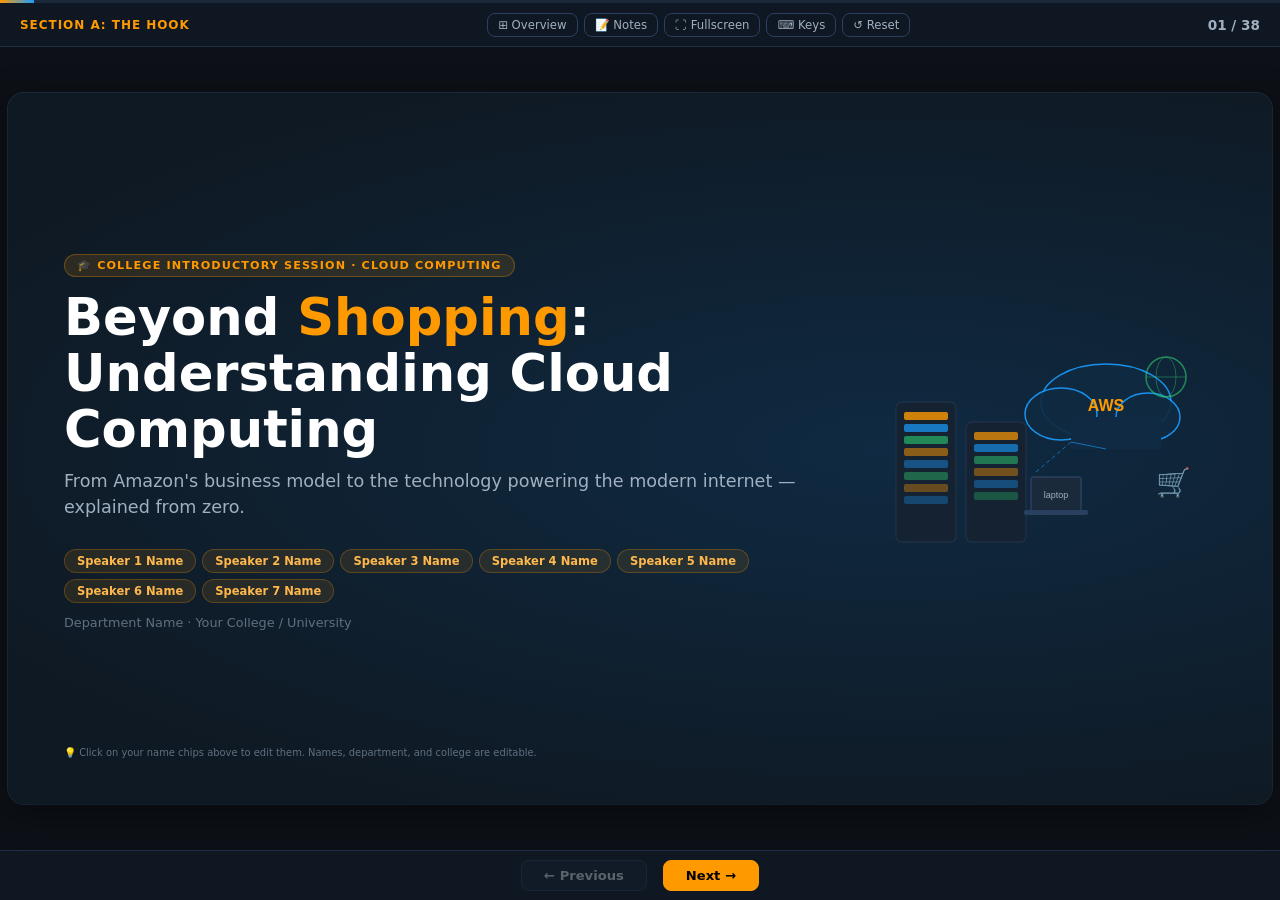
==== index.html @ c146e26e "changes" ====
<!DOCTYPE html>
<html lang="en">
<head>
<meta charset="UTF-8">
<meta name="viewport" content="width=device-width, initial-scale=1.0">
<title>Beyond Shopping: Understanding Cloud Computing with AWS</title>
<link rel="stylesheet" href="style.css">
<meta name="description" content="Interactive beginner-friendly presentation on Cloud Computing and AWS for college students">
</head>
<body>
<div id="presentation-wrapper" role="main" aria-label="Presentation">

  <!-- Progress Bar -->
  <div id="progress-bar-track" role="progressbar" aria-valuemin="1" aria-valuemax="38" aria-valuenow="1" aria-label="Presentation progress">
    <div id="progress-bar-fill"></div>
  </div>

  <!-- Top Bar -->
  <nav id="top-bar" aria-label="Presentation controls">
    <span id="section-indicator" aria-live="polite">Section A: The Hook</span>
    <div class="top-bar-controls">
      <button class="ctrl-btn" id="btn-overview" aria-label="Slide overview">⊞ Overview</button>
      <button class="ctrl-btn" id="btn-notes" aria-label="Toggle presenter notes">📝 Notes</button>
      <button class="ctrl-btn" id="btn-fullscreen" aria-label="Toggle fullscreen">⛶ Fullscreen</button>
      <button class="ctrl-btn" id="btn-keys" aria-label="Keyboard shortcuts">⌨ Keys</button>
      <button class="ctrl-btn" id="btn-reset" aria-label="Reset interactive elements">↺ Reset</button>
    </div>
    <span id="slide-counter" aria-live="polite">01 / 38</span>
  </nav>

  <!-- Slide Stage -->
  <div id="slide-stage">
    <div id="slide-container" aria-live="polite" aria-atomic="true">
      <div class="slide-inner">

<!-- ═══════════════════════════════════════════════════════
     SECTION A: THE HOOK — Slides 1-4
     ═══════════════════════════════════════════════════════ -->

<!-- SLIDE 1: Title -->
<section class="slide active" id="slide-1" data-section="Section A: The Hook" data-title="Title: Beyond Shopping">
  <div class="title-slide-layout">
    <div class="title-text-block">
      <div class="section-badge">🎓 College Introductory Session · Cloud Computing</div>
      <h1 class="title-main">Beyond <span>Shopping</span>:<br>Understanding Cloud Computing</h1>
      <p class="title-sub">From Amazon's business model to the technology powering the modern internet — explained from zero.</p>
      <div class="presenter-names" id="presenter-names">
        <span class="presenter-chip" contenteditable="true" title="Click to edit name">Speaker 1 Name</span>
        <span class="presenter-chip" contenteditable="true" title="Click to edit name">Speaker 2 Name</span>
        <span class="presenter-chip" contenteditable="true" title="Click to edit name">Speaker 3 Name</span>
        <span class="presenter-chip" contenteditable="true" title="Click to edit name">Speaker 4 Name</span>
        <span class="presenter-chip" contenteditable="true" title="Click to edit name">Speaker 5 Name</span>
        <span class="presenter-chip" contenteditable="true" title="Click to edit name">Speaker 6 Name</span>
        <span class="presenter-chip" contenteditable="true" title="Click to edit name">Speaker 7 Name</span>
      </div>
      <p class="college-tag">
        <span contenteditable="true" title="Click to edit">Department Name</span> ·
        <span contenteditable="true" title="Click to edit">Your College / University</span>
      </p>
    </div>
    <div class="title-visual" aria-hidden="true">
      <svg viewBox="0 0 340 240" class="aws-cloud-icon" xmlns="http://www.w3.org/2000/svg">
        <!-- Data center racks -->
        <rect x="20" y="80" width="60" height="140" rx="6" fill="#152232" stroke="#1e3045" stroke-width="1.5"/>
        <rect x="28" y="90" width="44" height="8" rx="2" fill="#ff9900" opacity=".8"/>
        <rect x="28" y="102" width="44" height="8" rx="2" fill="#1a9dff" opacity=".7"/>
        <rect x="28" y="114" width="44" height="8" rx="2" fill="#2ecc71" opacity=".6"/>
        <rect x="28" y="126" width="44" height="8" rx="2" fill="#ff9900" opacity=".5"/>
        <rect x="28" y="138" width="44" height="8" rx="2" fill="#1a9dff" opacity=".4"/>
        <rect x="28" y="150" width="44" height="8" rx="2" fill="#2ecc71" opacity=".4"/>
        <rect x="28" y="162" width="44" height="8" rx="2" fill="#ff9900" opacity=".35"/>
        <rect x="28" y="174" width="44" height="8" rx="2" fill="#1a9dff" opacity=".3"/>
        <rect x="90" y="100" width="60" height="120" rx="6" fill="#152232" stroke="#1e3045" stroke-width="1.5"/>
        <rect x="98" y="110" width="44" height="8" rx="2" fill="#ff9900" opacity=".7"/>
        <rect x="98" y="122" width="44" height="8" rx="2" fill="#1a9dff" opacity=".6"/>
        <rect x="98" y="134" width="44" height="8" rx="2" fill="#2ecc71" opacity=".5"/>
        <rect x="98" y="146" width="44" height="8" rx="2" fill="#ff9900" opacity=".4"/>
        <rect x="98" y="158" width="44" height="8" rx="2" fill="#1a9dff" opacity=".35"/>
        <rect x="98" y="170" width="44" height="8" rx="2" fill="#2ecc71" opacity=".3"/>
        <!-- Cloud shape -->
        <ellipse cx="230" cy="80" rx="65" ry="38" fill="#0f2a42" stroke="#1a9dff" stroke-width="1.5" opacity=".9"/>
        <ellipse cx="185" cy="92" rx="36" ry="26" fill="#0f2a42" stroke="#1a9dff" stroke-width="1.5" opacity=".9"/>
        <ellipse cx="272" cy="95" rx="32" ry="24" fill="#0f2a42" stroke="#1a9dff" stroke-width="1.5" opacity=".9"/>
        <rect x="195" y="95" width="90" height="32" fill="#0f2a42" stroke="none"/>
        <!-- AWS text in cloud -->
        <text x="230" y="89" text-anchor="middle" fill="#ff9900" font-size="16" font-weight="900" font-family="Segoe UI, sans-serif">AWS</text>
        <!-- Connecting lines -->
        <line x1="160" y1="150" x2="195" y2="120" stroke="#1a9dff" stroke-width="1" stroke-dasharray="4,3" opacity=".6"/>
        <line x1="195" y1="120" x2="230" y2="127" stroke="#1a9dff" stroke-width="1" opacity=".6"/>
        <!-- Laptop -->
        <rect x="155" y="155" width="50" height="35" rx="3" fill="#1a2a3a" stroke="#2a4060" stroke-width="1.5"/>
        <rect x="148" y="188" width="64" height="5" rx="2" fill="#2a4060"/>
        <text x="180" y="176" text-anchor="middle" fill="#a0b0c0" font-size="9" font-family="Segoe UI, sans-serif">laptop</text>
        <!-- Shopping cart icon -->
        <text x="280" y="170" font-size="28" fill="#ff9900" opacity=".8">🛒</text>
        <!-- Globe -->
        <circle cx="290" cy="55" r="20" fill="none" stroke="#2ecc71" stroke-width="1.5" opacity=".6"/>
        <ellipse cx="290" cy="55" rx="10" ry="20" fill="none" stroke="#2ecc71" stroke-width="1" opacity=".4"/>
        <line x1="270" y1="55" x2="310" y2="55" stroke="#2ecc71" stroke-width="1" opacity=".4"/>
      </svg>
    </div>
  </div>
  <p class="source-note" style="margin-top:auto">💡 Click on your name chips above to edit them. Names, department, and college are editable.</p>
</section>

<!-- SLIDE 2: What comes to mind -->
<section class="slide" id="slide-2" data-section="Section A: The Hook" data-title="What Do You Think of Amazon?">
  <span class="section-badge">Section A · Slide 2 of 38</span>
  <h2 class="slide-title">What Comes to Mind When You Hear <span class="accent">"Amazon"</span>?</h2>
  <p class="slide-subtitle">Click each card to reveal. Which one surprised you?</p>
  <div class="slide-body">
    <div class="quiz-grid">
      <div class="quiz-card" data-reveal="0" onclick="revealQuizCard(this, false)" tabindex="0" role="button" aria-label="Online Shopping">
        <div class="quiz-icon">🛒</div>
        <div class="quiz-label">Online Shopping</div>
        <div class="quiz-sub">Books, electronics, groceries…</div>
      </div>
      <div class="quiz-card" data-reveal="1" onclick="revealQuizCard(this, false)" tabindex="0" role="button" aria-label="Fast Delivery">
        <div class="quiz-icon">📦</div>
        <div class="quiz-label">Fast Delivery</div>
        <div class="quiz-sub">Same-day, next-day delivery</div>
      </div>
      <div class="quiz-card" data-reveal="2" onclick="revealQuizCard(this, false)" tabindex="0" role="button" aria-label="Prime Video">
        <div class="quiz-icon">🎬</div>
        <div class="quiz-label">Prime Video</div>
        <div class="quiz-sub">Movies, shows, live sports</div>
      </div>
      <div class="quiz-card highlight" data-reveal="3" onclick="revealQuizCard(this, true)" tabindex="0" role="button" aria-label="AWS Cloud Computing">
        <div class="quiz-icon">☁️</div>
        <div class="quiz-label">AWS — Cloud Computing</div>
        <div class="quiz-sub">Powers Netflix, NASA, Airbnb, and millions more</div>
      </div>
    </div>
    <div class="analogy-box mt-md" id="quiz-reveal-msg" style="display:none">
      <strong>Did that surprise you?</strong> The same company that delivers your packages also provides the computing infrastructure that runs a huge portion of the internet — including services you use every single day.
    </div>
  </div>
</section>

<!-- SLIDE 3: How Does Amazon Make Money? -->
<section class="slide" id="slide-3" data-section="Section A: The Hook" data-title="Amazon's Business Segments">
  <span class="section-badge">Section A · Slide 3 of 38</span>
  <h2 class="slide-title">How Does Amazon <span class="accent">Make Money</span>?</h2>
  <p class="slide-subtitle">Amazon has several major business segments. Here's how they compare — Full Year 2024.</p>
  <div class="slide-body">
    <div class="two-col two-col-2-3" style="align-items:flex-start;gap:16px">
      <div>
        <p style="font-size:.78rem;color:var(--text-secondary);margin-bottom:10px;line-height:1.6">Amazon operates across retail, third-party marketplace, advertising, subscriptions, and cloud infrastructure. Each segment earns differently.</p>
        <div class="highlight-box mt-sm">
          <strong>Key insight:</strong> AWS represents about <strong>17% of Amazon's total net sales</strong> but delivered <strong>~58% of total operating income</strong> in 2024. This shows how profitable cloud services can be.
        </div>
        <p class="source-note mt-sm">
          Source: <a href="https://ir.aboutamazon.com/news-release/news-release-details/2025/Amazon-com-Announces-Fourth-Quarter-Results/default.aspx" target="_blank" rel="noopener">Amazon Q4 2024 Earnings Release, Feb 6 2025</a>. Figures are for Full Year 2024. Net sales ≠ operating income; do not compare across categories.
        </p>
      </div>
      <div>
        <div style="margin-bottom:6px;font-size:.72rem;color:var(--text-muted);display:flex;justify-content:space-between;padding:0 4px"><span>Segment</span><span>Net Sales (Full Year 2024)</span></div>
        <div class="bar-chart-row">
          <div class="bar-label">North America</div>
          <div class="bar-track"><div class="bar-fill blue" data-width="61" style="width:0%">$387.5B</div></div>
        </div>
        <div class="bar-chart-row">
          <div class="bar-label">International</div>
          <div class="bar-track"><div class="bar-fill purple" data-width="22" style="width:0%">$142.9B</div></div>
        </div>
        <div class="bar-chart-row">
          <div class="bar-label">AWS</div>
          <div class="bar-track"><div class="bar-fill orange" data-width="17" style="width:0%">$107.6B</div></div>
        </div>
        <div style="margin-top:14px;margin-bottom:6px;font-size:.72rem;color:var(--text-muted);display:flex;justify-content:space-between;padding:0 4px"><span>Segment</span><span>Operating Income (Full Year 2024)</span></div>
        <div class="bar-chart-row">
          <div class="bar-label">North America</div>
          <div class="bar-track"><div class="bar-fill blue" data-width="36" style="width:0%">$25.0B</div></div>
        </div>
        <div class="bar-chart-row">
          <div class="bar-label">International</div>
          <div class="bar-track"><div class="bar-fill purple" data-width="6" style="width:0%">$3.8B</div></div>
        </div>
        <div class="bar-chart-row">
          <div class="bar-label">AWS</div>
          <div class="bar-track"><div class="bar-fill orange" data-width="58" style="width:0%">$39.8B</div></div>
        </div>
        <p class="source-note mt-sm">Total 2024 net sales: $638.0B · Total operating income: $68.6B · AWS op. margin ~37% · NA ~6.4% · Intl ~2.7%</p>
      </div>
    </div>
  </div>
</section>

<!-- SLIDE 4: The Big Question -->
<section class="slide" id="slide-4" data-section="Section A: The Hook" data-title="The Big Question">
  <span class="section-badge">Section A · Slide 4 of 38</span>
  <div class="slide-body" style="justify-content:center;align-items:center;text-align:center;gap:24px">
    <div style="font-size:3.5rem" aria-hidden="true">🤔</div>
    <h2 class="slide-title" style="font-size:clamp(1.6rem,3.2vw,2.4rem)">
      Amazon is known for <span class="accent">selling products</span>.<br>
      So why does it also sell <span class="blue">computing power</span> to companies worldwide?
    </h2>
    <p class="slide-subtitle" style="max-width:680px;margin:0 auto">
      To answer this, we need to understand what "computing power" actually means — and why a retailer became one of the world's most important technology companies.
    </p>
    <div class="flow-diagram mt-md">
      <div class="flow-box accent">Amazon's retail infrastructure</div>
      <div class="flow-arrow">→</div>
      <div class="flow-box blue">Reusable technology capabilities</div>
      <div class="flow-arrow">→</div>
      <div class="flow-box green">AWS: services for everyone</div>
    </div>
    <p style="font-size:.82rem;color:var(--text-muted);margin-top:8px">Let's start from the very beginning — what is a server, and why does it matter?</p>
  </div>
</section>

<!-- ═══════════════════════════════════════════════════════
     SECTION B: UNDERSTANDING CLOUD COMPUTING — Slides 5-10
     ═══════════════════════════════════════════════════════ -->

<!-- SLIDE 5: The 1 GB Movie Problem -->
<section class="slide" id="slide-5" data-section="Section B: Cloud Computing Basics" data-title="The 1 GB Movie Problem">
  <span class="section-badge">Section B · Slide 5 of 38</span>
  <h2 class="slide-title">Imagine You Have a <span class="accent">1 GB Movie</span></h2>
  <div class="slide-body">
    <div class="two-col">
      <div>
        <p style="font-size:.88rem;color:var(--text-secondary);line-height:1.7;margin-bottom:14px">
          You just downloaded a great movie. It's 1 GB in size. You want to:
        </p>
        <ul class="bullet-list">
          <li>Keep it safe forever</li>
          <li>Watch it from any device</li>
          <li>Share it with friends easily</li>
          <li>Not lose it if your phone breaks</li>
        </ul>
        <div class="analogy-box mt-md">
          <strong>The problem:</strong> Buying a new external hard drive just for one file feels wasteful. Your phone might be full. What if there was a simpler way to store data without buying hardware yourself?
        </div>
      </div>
      <div style="display:flex;flex-direction:column;align-items:center;justify-content:center;gap:16px">
        <div class="device-box">
          <div class="device-icon">📱</div>
          <div class="device-label">Your Phone</div>
          <div class="device-sub">Almost full · 1 GB movie</div>
        </div>
        <div style="text-align:center">
          <div style="font-size:1.6rem">❓</div>
          <div style="font-size:.75rem;color:var(--text-muted);margin-top:4px">Where does it go?</div>
        </div>
        <div class="card" style="width:100%;text-align:center">
          <div style="font-size:2rem;margin-bottom:6px">💾 💿 📦</div>
          <div style="font-size:.75rem;color:var(--text-secondary)">Buy a hard drive? Buy a USB? Pay for cloud storage?</div>
        </div>
      </div>
    </div>
  </div>
</section>

<!-- SLIDE 6: Friend's Hard Drive Analogy -->
<section class="slide" id="slide-6" data-section="Section B: Cloud Computing Basics" data-title="Borrowing Your Friend's Storage">
  <span class="section-badge">Section B · Slide 6 of 38</span>
  <h2 class="slide-title">Borrowing Your <span class="accent">Friend's Hard Drive</span></h2>
  <p class="slide-subtitle">A simplified analogy for how cloud storage works at its core.</p>
  <div class="slide-body">
    <div class="analogy-stage" id="transfer-demo">
      <div class="device-box" id="user-device">
        <div class="device-icon">🧑‍💻</div>
        <div class="device-label">You</div>
        <div class="device-sub">1 GB movie</div>
        <div style="margin-top:8px;font-size:.65rem;background:rgba(231,76,60,.15);border:1px solid rgba(231,76,60,.3);color:#e74c3c;padding:3px 8px;border-radius:4px">Storage: 98% Full</div>
      </div>
      <div class="transfer-arrow">
        <div style="font-size:.7rem;color:var(--accent);font-weight:700;margin-bottom:2px">Send file</div>
        <div class="arrow-line">
          <div class="packet" title="File packet">📄</div>
        </div>
        <div style="font-size:.65rem;color:var(--text-muted);margin-top:2px">over network</div>
      </div>
      <div class="device-box" id="friend-device" style="border-color:var(--green)">
        <div class="device-icon">🖥️</div>
        <div class="device-label">Friend's Computer</div>
        <div class="device-sub">Plenty of space</div>
        <div style="margin-top:8px;font-size:.65rem;background:rgba(46,204,113,.15);border:1px solid rgba(46,204,113,.3);color:#2ecc71;padding:3px 8px;border-radius:4px">Stores your file ✓</div>
      </div>
    </div>
    <div class="two-col mt-md" style="gap:12px">
      <div class="analogy-box">
        <strong>The analogy in steps:</strong><br>
        1. You have a file too big for your own device<br>
        2. Your friend has spare storage and agrees to keep it<br>
        3. You copy the file to their computer<br>
        4. You pay a small fee for the service<br>
        5. You can access your file whenever you need it
      </div>
      <div class="card" style="border-color:var(--accent)">
        <div class="card-title">Important Clarification</div>
        <p style="font-size:.75rem;color:var(--text-secondary);line-height:1.6">Cloud services don't literally use your friend's hard drive. This is a simplified analogy. Real cloud providers like AWS operate large, secure data centers with professional infrastructure. Prices depend on service, capacity, usage, and other factors.</p>
      </div>
    </div>
  </div>
</section>

<!-- SLIDE 7: From Friend's Computer to the Cloud -->
<section class="slide" id="slide-7" data-section="Section B: Cloud Computing Basics" data-title="Friend's Computer → The Cloud">
  <span class="section-badge">Section B · Slide 7 of 38</span>
  <h2 class="slide-title">From Friend's Computer to <span class="accent">The Cloud</span></h2>
  <div class="slide-body">
    <div class="two-col two-col-3-2" style="gap:20px;align-items:center">
      <div>
        <div class="highlight-box" style="margin-bottom:14px">
          <strong>Cloud computing</strong> means accessing computing resources — such as servers, storage, databases, and software — over a network (usually the internet), when you need them, and paying for what you use.
        </div>
        <ul class="bullet-list mt-sm">
          <li>Your friend's computer → Professional <strong style="color:var(--accent)">data centers</strong></li>
          <li>Small fee → <strong style="color:var(--accent)">Pay-as-you-go</strong> pricing model</li>
          <li>One friend → <strong style="color:var(--accent)">Thousands of servers</strong> worldwide</li>
          <li>Manual copying → Instant, secure <strong style="color:var(--accent)">uploads over internet</strong></li>
          <li>File sharing → Databases, compute, AI, and more</li>
        </ul>
      </div>
      <div style="display:flex;flex-direction:column;align-items:center;gap:10px">
        <div style="text-align:center">
          <div style="font-size:1.6rem">💻</div>
          <div style="font-size:.7rem;color:var(--text-secondary)">Your Laptop</div>
        </div>
        <div style="font-size:.9rem;color:var(--accent)">↓</div>
        <div style="text-align:center;font-size:.7rem;color:var(--blue)">🌐 Internet</div>
        <div style="font-size:.9rem;color:var(--accent)">↓</div>
        <div class="card" style="text-align:center;padding:12px 20px">
          <div style="font-size:1.4rem;margin-bottom:4px">🏢</div>
          <div style="font-size:.72rem;font-weight:700;color:var(--accent)">AWS Data Center</div>
          <div style="font-size:.65rem;color:var(--text-muted);margin-top:4px">Thousands of servers<br>Shared storage<br>High availability</div>
        </div>
      </div>
    </div>
  </div>
</section>

<!-- SLIDE 8: What Is a Server? -->
<section class="slide" id="slide-8" data-section="Section B: Cloud Computing Basics" data-title="What Is a Server?">
  <span class="section-badge">Section B · Slide 8 of 38</span>
  <h2 class="slide-title">What Is a <span class="accent">Server</span>?</h2>
  <p class="slide-subtitle">A server is a computer that provides services or resources to other computers.</p>
  <div class="slide-body">
    <div class="two-col" style="gap:20px;align-items:flex-start">
      <div>
        <div class="card accent-border" style="margin-bottom:12px">
          <div class="card-title">🍽️ Restaurant Analogy</div>
          <div style="display:flex;flex-direction:column;gap:7px;font-size:.78rem">
            <div><span style="color:var(--accent)">Customer</span> = You (the user making a request)</div>
            <div><span style="color:var(--blue)">Waiter</span> = Your request traveling over the internet</div>
            <div><span style="color:var(--green)">Kitchen</span> = The server processing your request</div>
            <div><span style="color:var(--purple)">Food</span> = The response (webpage, file, data)</div>
          </div>
        </div>
        <ul class="bullet-list">
          <li>A server is just a <strong style="color:var(--accent)">computer configured to serve others</strong></li>
          <li>It doesn't need to look special — it's the role that matters</li>
          <li>Servers run 24/7 to be available when needed</li>
          <li>A server can serve websites, files, databases, emails, and more</li>
        </ul>
      </div>
      <div style="display:flex;flex-direction:column;gap:12px">
        <div class="card">
          <div class="card-title" style="color:var(--blue)">Personal Computer</div>
          <p style="font-size:.75rem;color:var(--text-secondary);line-height:1.5">Used by one person to run applications, browse the web, write documents. Not typically set up to serve others.</p>
        </div>
        <div style="text-align:center;font-size:.8rem;color:var(--text-muted)">vs.</div>
        <div class="card green-border">
          <div class="card-title green">Server</div>
          <p style="font-size:.75rem;color:var(--text-secondary);line-height:1.5">Set up to respond to requests from many other computers. Often kept in data centers. Can be any computer with the right software configuration.</p>
        </div>
      </div>
    </div>
  </div>
</section>

<!-- SLIDE 9: What Is On-Premises? -->
<section class="slide" id="slide-9" data-section="Section B: Cloud Computing Basics" data-title="What Is On-Premises?">
  <span class="section-badge">Section B · Slide 9 of 38</span>
  <h2 class="slide-title">What Is <span class="accent">On-Premises</span> Infrastructure?</h2>
  <p class="slide-subtitle">When an organization owns and manages its own servers at its own location.</p>
  <div class="slide-body">
    <div class="two-col" style="gap:20px;align-items:flex-start">
      <div>
        <div class="analogy-box" style="margin-bottom:12px">
          <strong>Imagine your college</strong> decided to build its own server room — buying computers, installing them, wiring them up, and managing them internally.
        </div>
        <ul class="bullet-list">
          <li><strong style="color:var(--accent)">Upfront purchase</strong> of all hardware (servers, storage, networking)</li>
          <li>You provide <strong style="color:var(--accent)">electricity and cooling</strong> 24/7</li>
          <li>Your team handles <strong style="color:var(--accent)">network and security</strong></li>
          <li>Physical space, cabling, and maintenance</li>
          <li>Plan for <strong style="color:var(--accent)">peak demand</strong> — buy capacity in advance</li>
          <li>Upgrade hardware when it becomes outdated</li>
        </ul>
        <div class="card mt-md" style="border-color:var(--blue)">
          <div class="card-title blue">When On-Premises Makes Sense</div>
          <p style="font-size:.74rem;color:var(--text-secondary);line-height:1.5">Direct control requirements, specific hardware configurations, certain compliance arrangements, or workloads where the economics favor owned infrastructure.</p>
        </div>
      </div>
      <div style="display:flex;flex-direction:column;align-items:center;gap:8px">
        <div style="background:var(--bg-card2);border:2px solid var(--border);border-radius:var(--radius);padding:20px 24px;text-align:center;width:100%">
          <div style="font-size:2rem;margin-bottom:4px">🏫</div>
          <div style="font-size:.8rem;font-weight:700;color:var(--text-primary);margin-bottom:12px">College Server Room</div>
          <div style="display:grid;grid-template-columns:1fr 1fr;gap:6px">
            <div style="background:var(--bg-card);border:1px solid var(--border);border-radius:6px;padding:8px;font-size:.65rem;text-align:center">
              <div style="font-size:1.1rem">🖥️</div><div style="color:var(--text-muted)">Server Racks</div>
            </div>
            <div style="background:var(--bg-card);border:1px solid var(--border);border-radius:6px;padding:8px;font-size:.65rem;text-align:center">
              <div style="font-size:1.1rem">❄️</div><div style="color:var(--text-muted)">Cooling Units</div>
            </div>
            <div style="background:var(--bg-card);border:1px solid var(--border);border-radius:6px;padding:8px;font-size:.65rem;text-align:center">
              <div style="font-size:1.1rem">⚡</div><div style="color:var(--text-muted)">Power Supply</div>
            </div>
            <div style="background:var(--bg-card);border:1px solid var(--border);border-radius:6px;padding:8px;font-size:.65rem;text-align:center">
              <div style="font-size:1.1rem">🔒</div><div style="color:var(--text-muted)">Security Team</div>
            </div>
          </div>
        </div>
        <div style="font-size:.7rem;color:var(--text-muted);text-align:center">All of this is <strong style="color:var(--text-secondary)">your responsibility</strong></div>
      </div>
    </div>
  </div>
</section>

<!-- SLIDE 10: On-Premises vs Cloud Comparison -->
<section class="slide" id="slide-10" data-section="Section B: Cloud Computing Basics" data-title="On-Premises vs. Cloud">
  <span class="section-badge">Section B · Slide 10 of 38</span>
  <h2 class="slide-title">On-Premises <span class="accent">vs.</span> Cloud</h2>
  <p class="slide-subtitle">There's no universal "better" — the right choice depends on requirements, workload, and costs.</p>
  <div class="slide-body">
    <table class="compare-table" style="flex:1">
      <thead>
        <tr>
          <th class="col-feature">Aspect</th>
          <th class="col-onprem">🏢 On-Premises</th>
          <th class="col-cloud">☁️ Cloud</th>
        </tr>
      </thead>
      <tbody>
        <tr><td>Initial Investment</td><td>High upfront cost for hardware</td><td>Generally low upfront; pay-as-you-go</td></tr>
        <tr><td>Hardware Maintenance</td><td>Your team manages repairs and upgrades</td><td>Cloud provider handles physical hardware</td></tr>
        <tr><td>Scaling Up</td><td>Buy new hardware; takes time</td><td>Often quick to add capacity</td></tr>
        <tr><td>Scaling Down</td><td>Hardware already purchased</td><td>Release resources and reduce costs</td></tr>
        <tr><td>Control</td><td>Full control of hardware and software</td><td>Control varies by service type</td></tr>
        <tr><td>Payment Model</td><td>Capital expense + ongoing ops costs</td><td>Operational expense; usage-based</td></tr>
        <tr><td>Security Responsibility</td><td>Entirely your organization's</td><td>Shared between provider and customer</td></tr>
      </tbody>
    </table>
    <div class="analogy-box mt-sm">
      <strong>Bottom line:</strong> Many organizations use a combination of both — keeping sensitive or specialized workloads on-premises while using cloud for scale, flexibility, or new services.
    </div>
  </div>
</section>

<!-- ═══════════════════════════════════════════════════════
     SECTION C: HOW CLOUD EVOLVED — Slides 11-14
     ═══════════════════════════════════════════════════════ -->

<!-- SLIDE 11: Before Cloud Computing -->
<section class="slide" id="slide-11" data-section="Section C: How Cloud Evolved" data-title="Before Cloud Computing">
  <span class="section-badge">Section C · Slide 11 of 38</span>
  <h2 class="slide-title">Before Cloud Computing <span class="accent">Became Mainstream</span></h2>
  <div class="slide-body">
    <div class="two-col" style="gap:20px;align-items:center">
      <div>
        <p style="font-size:.85rem;color:var(--text-secondary);line-height:1.7;margin-bottom:14px">Organizations traditionally purchased physical servers and managed all their own infrastructure. This meant:</p>
        <ul class="bullet-list">
          <li>Buy servers based on <strong style="color:var(--accent)">peak demand projections</strong></li>
          <li>Servers often ran at <strong style="color:var(--accent)">low utilization</strong> most of the time</li>
          <li>A server bought for Black Friday traffic sat <strong style="color:var(--accent)">mostly idle</strong> in January</li>
          <li>New projects required <strong style="color:var(--accent)">weeks or months</strong> to provision hardware</li>
          <li>Small teams couldn't afford enterprise-grade infrastructure</li>
        </ul>
        <div class="analogy-box mt-md">
          <strong>Analogy:</strong> Imagine buying a 10-seat bus just because once a year, your whole family visits. Most days, it sits empty. That's what over-provisioned servers felt like.
        </div>
      </div>
      <div style="display:flex;flex-direction:column;align-items:center;gap:10px">
        <div style="background:var(--bg-card2);border:2px solid var(--border);border-radius:var(--radius);padding:20px;text-align:center;width:90%">
          <div style="font-size:1.8rem;margin-bottom:8px">🖥️</div>
          <div style="font-size:.8rem;font-weight:700;color:var(--text-primary);margin-bottom:12px">Powerful Server</div>
          <div style="font-size:.72rem;color:var(--text-muted);margin-bottom:10px">CPU Utilization</div>
          <div style="background:rgba(255,255,255,.05);border-radius:6px;height:14px;overflow:hidden;margin-bottom:6px">
            <div style="width:12%;height:100%;background:var(--accent);border-radius:6px"></div>
          </div>
          <div style="font-size:.68rem;color:var(--red)">Only 12% utilized — expensive hardware sitting idle</div>
        </div>
        <div style="font-size:.72rem;color:var(--text-muted);text-align:center;max-width:200px">This underutilization problem drove the search for a better model.</div>
      </div>
    </div>
  </div>
</section>

<!-- SLIDE 12: How AWS Emerged -->
<section class="slide" id="slide-12" data-section="Section C: How Cloud Evolved" data-title="How AWS Emerged">
  <span class="section-badge">Section C · Slide 12 of 38</span>
  <h2 class="slide-title">How <span class="accent">AWS</span> Emerged</h2>
  <p class="slide-subtitle">A timeline of how Amazon's internal infrastructure became a global cloud platform.</p>
  <div class="slide-body">
    <div style="display:flex;flex-direction:column;gap:10px;flex:1;justify-content:center">
      <div style="display:flex;gap:14px;align-items:flex-start">
        <div style="background:var(--accent);color:#000;font-weight:800;font-size:.72rem;padding:5px 9px;border-radius:6px;flex-shrink:0;min-width:46px;text-align:center">Early<br>2000s</div>
        <div style="background:var(--bg-card);border:1px solid var(--border);border-radius:var(--radius-sm);padding:10px 14px;flex:1;font-size:.78rem;color:var(--text-secondary);line-height:1.5">Amazon builds substantial technology infrastructure to support its rapidly growing online retail operations. Engineering teams develop internal tools and reusable infrastructure capabilities.</div>
      </div>
      <div style="display:flex;gap:14px;align-items:flex-start">
        <div style="background:var(--blue);color:#fff;font-weight:800;font-size:.72rem;padding:5px 9px;border-radius:6px;flex-shrink:0;min-width:46px;text-align:center">Mar<br>2006</div>
        <div style="background:var(--bg-card);border:1px solid var(--blue);border-radius:var(--radius-sm);padding:10px 14px;flex:1;font-size:.78rem;color:var(--text-secondary);line-height:1.5"><strong style="color:var(--blue)">Amazon S3 launches</strong> on March 14, 2006 — the first generally available AWS service. Designed to provide scalable object storage over the internet. <a href="https://aws.amazon.com/blogs/aws/twenty-years-of-amazon-s3-and-building-whats-next" target="_blank" rel="noopener" style="color:var(--blue-light);font-size:.68rem">Source: AWS Blog</a></div>
      </div>
      <div style="display:flex;gap:14px;align-items:flex-start">
        <div style="background:var(--green);color:#000;font-weight:800;font-size:.72rem;padding:5px 9px;border-radius:6px;flex-shrink:0;min-width:46px;text-align:center">Aug<br>2006</div>
        <div style="background:var(--bg-card);border:1px solid var(--green);border-radius:var(--radius-sm);padding:10px 14px;flex:1;font-size:.78rem;color:var(--text-secondary);line-height:1.5"><strong style="color:var(--green)">Amazon EC2 enters limited public beta</strong> (August 25, 2006), offering on-demand compute capacity. General availability followed in October 2008. <a href="https://aws.amazon.com/id/about-aws/our-origins/" target="_blank" rel="noopener" style="color:var(--blue-light);font-size:.68rem">Source: AWS Our Origins</a></div>
      </div>
      <div style="display:flex;gap:14px;align-items:flex-start">
        <div style="background:var(--purple);color:#fff;font-weight:800;font-size:.72rem;padding:5px 9px;border-radius:6px;flex-shrink:0;min-width:46px;text-align:center">2006<br>→Now</div>
        <div style="background:var(--bg-card);border:1px solid var(--purple);border-radius:var(--radius-sm);padding:10px 14px;flex:1;font-size:.78rem;color:var(--text-secondary);line-height:1.5">AWS expands to hundreds of services across computing, storage, databases, AI, networking, and more. Customers include startups, enterprises, governments, and developers worldwide.</div>
      </div>
    </div>
    <div class="analogy-box mt-sm" style="font-size:.72rem">
      <strong>Important nuance:</strong> The story wasn't simply "Amazon had spare servers and rented them out." Amazon developed reusable infrastructure capabilities while scaling its retail business, then offered those capabilities as services to external customers. This was a deliberate strategic evolution.
    </div>
  </div>
</section>

<!-- SLIDE 13: Why Cloud Computing Became Important -->
<section class="slide" id="slide-13" data-section="Section C: How Cloud Evolved" data-title="Why Cloud Computing Became Important">
  <span class="section-badge">Section C · Slide 13 of 38</span>
  <h2 class="slide-title">Why Cloud Computing <span class="accent">Became Essential</span></h2>
  <p class="slide-subtitle">A student builds a website on their laptop. How do classmates access it?</p>
  <div class="slide-body">
    <div class="two-col" style="gap:20px;align-items:center">
      <div>
        <div style="display:flex;flex-direction:column;gap:8px">
          <div class="step-item"><div class="step-num">1</div><div class="step-content"><strong>Local development</strong> — You write code on your laptop. Works perfectly on your machine.</div></div>
          <div class="step-item"><div class="step-num">2</div><div class="step-content"><strong>The problem</strong> — Your laptop isn't always on. It's behind your home router. Friends can't connect to it easily.</div></div>
          <div class="step-item"><div class="step-num">3</div><div class="step-content"><strong>Hosting</strong> — You need a server that is always on, with a public IP address, connected to the internet.</div></div>
          <div class="step-item"><div class="step-num">4</div><div class="step-content"><strong>Public access</strong> — With a hosted server, anyone in the world can visit your website via a browser.</div></div>
          <div class="step-item"><div class="step-num">5</div><div class="step-content"><strong>Cloud solution</strong> — Launch an EC2 instance, deploy your site, and it's live — without buying any hardware.</div></div>
        </div>
      </div>
      <div style="display:flex;flex-direction:column;align-items:center;gap:8px">
        <div style="text-align:center"><div style="font-size:1.5rem">💻</div><div style="font-size:.7rem;color:var(--text-secondary)">Your Laptop<br>(dev environment)</div></div>
        <div style="font-size:.9rem;color:var(--accent)">↓ deploy</div>
        <div class="card accent-border" style="text-align:center;padding:12px 18px">
          <div style="font-size:1.5rem;margin-bottom:4px">☁️ 🖥️</div>
          <div style="font-size:.75rem;font-weight:700;color:var(--accent)">Cloud Server (EC2)</div>
          <div style="font-size:.65rem;color:var(--text-muted)">Always on · Public IP · Scales</div>
        </div>
        <div style="font-size:.9rem;color:var(--blue)">↓ serve</div>
        <div style="display:flex;gap:10px">
          <div style="text-align:center"><div style="font-size:1.2rem">👩‍💻</div><div style="font-size:.62rem;color:var(--text-muted)">Friend A</div></div>
          <div style="text-align:center"><div style="font-size:1.2rem">👨‍💻</div><div style="font-size:.62rem;color:var(--text-muted)">Friend B</div></div>
          <div style="text-align:center"><div style="font-size:1.2rem">🧑‍💻</div><div style="font-size:.62rem;color:var(--text-muted)">Anywhere</div></div>
        </div>
      </div>
    </div>
  </div>
</section>

<!-- SLIDE 14: What Happens When Traffic Grows? (intro) -->
<section class="slide" id="slide-14" data-section="Section C: How Cloud Evolved" data-title="What Happens When Your Website Gets Popular?">
  <span class="section-badge">Section C · Slide 14 of 38</span>
  <h2 class="slide-title">What Happens When Your Website <span class="accent">Gets Popular</span>?</h2>
  <div class="slide-body">
    <div class="two-col" style="gap:20px;align-items:center">
      <div style="display:flex;flex-direction:column;gap:10px">
        <div class="card" style="border-color:var(--green)">
          <div style="display:flex;align-items:center;gap:10px">
            <span style="font-size:1.5rem">😊</span>
            <div><div style="font-weight:700;color:var(--green);font-size:.85rem">10 visitors / day</div><div style="font-size:.72rem;color:var(--text-secondary)">Works great — server is relaxed</div></div>
          </div>
        </div>
        <div class="card" style="border-color:var(--blue)">
          <div style="display:flex;align-items:center;gap:10px">
            <span style="font-size:1.5rem">🙂</span>
            <div><div style="font-weight:700;color:var(--blue);font-size:.85rem">100 visitors / day</div><div style="font-size:.72rem;color:var(--text-secondary)">Still managing, response slightly slower</div></div>
          </div>
        </div>
        <div class="card" style="border-color:var(--accent)">
          <div style="display:flex;align-items:center;gap:10px">
            <span style="font-size:1.5rem">😰</span>
            <div><div style="font-weight:700;color:var(--accent);font-size:.85rem">1,000 visitors / day</div><div style="font-size:.72rem;color:var(--text-secondary)">Server struggling — pages load slowly</div></div>
          </div>
        </div>
        <div class="card" style="border-color:var(--red)">
          <div style="display:flex;align-items:center;gap:10px">
            <span style="font-size:1.5rem">💥</span>
            <div><div style="font-weight:700;color:var(--red);font-size:.85rem">10,000 visitors / day</div><div style="font-size:.72rem;color:var(--text-secondary)">Site crashes — server overwhelmed</div></div>
          </div>
        </div>
        <p class="source-note">Note: These visitor counts are illustrative. Actual capacity depends on server specifications, application design, and workload type.</p>
      </div>
      <div>
        <div class="highlight-box" style="margin-bottom:14px">
          <strong>This is the scalability problem.</strong> Traditional on-premises infrastructure required buying more hardware in advance, which took weeks. By the time hardware arrived, the traffic spike might be over.
        </div>
        <div class="analogy-box">
          <strong>Cloud solution:</strong> With AWS, you can add more computing resources in minutes — and release them when traffic drops, so you only pay for what you use. This concept is called <strong>scalability</strong>, and we'll explore it in detail soon.
        </div>
      </div>
    </div>
  </div>
</section>

<!-- ═══════════════════════════════════════════════════════
     SECTION D: INTRODUCTION TO AWS — Slides 15-16
     ═══════════════════════════════════════════════════════ -->

<!-- SLIDE 15: What Is AWS? -->
<section class="slide" id="slide-15" data-section="Section D: Introduction to AWS" data-title="What Is AWS?">
  <span class="section-badge">Section D · Slide 15 of 38</span>
  <h2 class="slide-title">What Is <span class="accent">AWS</span>?</h2>
  <p class="slide-subtitle">Amazon Web Services — a cloud platform offering 200+ services to millions of customers worldwide.</p>
  <div class="slide-body">
    <div class="two-col" style="gap:20px;align-items:flex-start">
      <div>
        <div class="arch-diagram">
          <div class="arch-layer">
            <div class="flow-box" style="display:flex;align-items:center;gap:6px;padding:8px 16px"><span>👤</span> Users / Businesses</div>
          </div>
          <div style="font-size:.9rem;color:var(--text-muted)">↓ internet</div>
          <div class="arch-layer">
            <div class="flow-box blue" style="padding:8px 16px">🌐 AWS Global Network</div>
          </div>
          <div style="font-size:.9rem;color:var(--text-muted)">↓</div>
          <div class="arch-layer" style="gap:8px;flex-wrap:wrap;justify-content:center">
            <div class="flow-box accent" style="font-size:.7rem;padding:6px 10px">💻 EC2<br>Compute</div>
            <div class="flow-box green" style="font-size:.7rem;padding:6px 10px">📦 S3<br>Storage</div>
            <div class="flow-box blue" style="font-size:.7rem;padding:6px 10px">🗄️ RDS<br>Database</div>
            <div class="flow-box" style="font-size:.7rem;padding:6px 10px;border-color:var(--purple);color:var(--purple)">🤖 AI/ML<br>Services</div>
          </div>
          <div style="font-size:.9rem;color:var(--text-muted)">↓</div>
          <div class="arch-layer">
            <div class="flow-box" style="padding:8px 16px">📱 Your Application &amp; Data</div>
          </div>
        </div>
      </div>
      <div>
        <p style="font-size:.82rem;color:var(--text-secondary);line-height:1.7;margin-bottom:12px">AWS provides on-demand access to computing, storage, networking, databases, analytics, machine learning, and more — without buying or managing physical hardware.</p>
        <div style="display:grid;grid-template-columns:1fr 1fr;gap:8px">
          <div class="card"><div style="font-size:1.2rem;margin-bottom:4px">🌍</div><div style="font-size:.72rem;font-weight:700;color:var(--accent)">Global Regions</div><div style="font-size:.67rem;color:var(--text-muted)">Data centers worldwide</div></div>
          <div class="card"><div style="font-size:1.2rem;margin-bottom:4px">⚡</div><div style="font-size:.72rem;font-weight:700;color:var(--blue)">On-Demand</div><div style="font-size:.67rem;color:var(--text-muted)">Start in minutes</div></div>
          <div class="card"><div style="font-size:1.2rem;margin-bottom:4px">💳</div><div style="font-size:.72rem;font-weight:700;color:var(--green)">Pay-as-you-go</div><div style="font-size:.67rem;color:var(--text-muted)">No upfront commitments needed</div></div>
          <div class="card"><div style="font-size:1.2rem;margin-bottom:4px">🔒</div><div style="font-size:.72rem;font-weight:700;color:var(--purple)">Shared Security</div><div style="font-size:.67rem;color:var(--text-muted)">Provider &amp; customer responsibility</div></div>
        </div>
        <p class="source-note mt-sm"><a href="https://aws.amazon.com/what-is-cloud-computing/" target="_blank" rel="noopener">aws.amazon.com/what-is-cloud-computing</a></p>
      </div>
    </div>
  </div>
</section>

<!-- SLIDE 16: Two Services We'll Learn Today -->
<section class="slide" id="slide-16" data-section="Section D: Introduction to AWS" data-title="EC2 and S3 Introduction">
  <span class="section-badge">Section D · Slide 16 of 38</span>
  <h2 class="slide-title">Two Services We Learn <span class="accent">Today</span></h2>
  <div class="slide-body" style="justify-content:center">
    <div class="two-col" style="gap:28px;align-items:center">
      <div class="card accent-border" style="text-align:center;padding:32px 28px">
        <div style="font-size:3rem;margin-bottom:10px">💻</div>
        <h3 style="font-size:1.1rem;font-weight:800;color:var(--accent);margin-bottom:8px">Amazon EC2</h3>
        <div style="font-size:.8rem;color:var(--text-secondary);line-height:1.6;margin-bottom:14px">Elastic Compute Cloud — provides virtual servers called "instances" that you can launch and manage on-demand.</div>
        <div class="analogy-box" style="text-align:left">
          <strong>Analogy:</strong> Like renting a computer in the cloud — you choose the size, OS, and software, then pay for the time you use it.
        </div>
        <div class="analogy-disclaimer">Simplified analogy; actual service includes networking, storage options, security, and many configurable settings.</div>
      </div>
      <div class="card" style="border-color:var(--blue);text-align:center;padding:32px 28px">
        <div style="font-size:3rem;margin-bottom:10px">📦</div>
        <h3 style="font-size:1.1rem;font-weight:800;color:var(--blue);margin-bottom:8px">Amazon S3</h3>
        <div style="font-size:.8rem;color:var(--text-secondary);line-height:1.6;margin-bottom:14px">Simple Storage Service — object storage designed to store and retrieve any amount of data from anywhere on the internet.</div>
        <div class="analogy-box" style="text-align:left">
          <strong>Analogy:</strong> Like renting a place to keep your files — photos, videos, documents — accessible anytime, from anywhere.
        </div>
        <div class="analogy-disclaimer">Simplified analogy; S3 is object storage, not a conventional filesystem or hard drive.</div>
      </div>
    </div>
    <div class="highlight-box mt-md" style="text-align:center">
      <strong>EC2 is where your application <em>runs</em>. S3 is where your application keeps its <em>files</em>.</strong> — Together, they power millions of applications worldwide.
    </div>
  </div>
</section>

<!-- ═══════════════════════════════════════════════════════
     SECTION E: AMAZON EC2 & VIRTUAL MACHINES — Slides 17-22
     ═══════════════════════════════════════════════════════ -->

<!-- SLIDE 17: What Is Amazon EC2? -->
<section class="slide" id="slide-17" data-section="Section E: Amazon EC2 & VMs" data-title="What Is Amazon EC2?">
  <span class="section-badge">Section E · Slide 17 of 38</span>
  <h2 class="slide-title">What Is <span class="accent">Amazon EC2</span>?</h2>
  <p class="slide-subtitle">Elastic Compute Cloud — virtual servers in the cloud, on-demand.</p>
  <div class="slide-body">
    <div class="two-col" style="gap:20px;align-items:flex-start">
      <div>
        <ul class="bullet-list" style="margin-bottom:14px">
          <li>EC2 provides <strong style="color:var(--accent)">virtual servers</strong> called <strong style="color:var(--accent)">instances</strong></li>
          <li>Launch in minutes — choose your <strong style="color:var(--accent)">operating system</strong> (Linux or Windows)</li>
          <li>Pick the amount of <strong style="color:var(--accent)">CPU, RAM, and storage</strong> you need</li>
          <li>Connect to it remotely and run your application</li>
          <li>Stop it when you're done and stop paying</li>
        </ul>
        <div class="card mt-sm" style="border-color:var(--accent)">
          <div class="card-title">Key Terms</div>
          <div style="display:flex;flex-direction:column;gap:6px;font-size:.75rem">
            <div><span style="color:var(--accent);font-weight:700">Instance</span> — A running virtual server on EC2</div>
            <div><span style="color:var(--blue);font-weight:700">CPU (vCPU)</span> — The processing brain of your instance (virtual CPU)</div>
            <div><span style="color:var(--green);font-weight:700">RAM</span> — Temporary working memory for running programs</div>
            <div><span style="color:var(--purple);font-weight:700">Storage</span> — Persistent space where your data and OS are saved</div>
            <div><span style="color:var(--accent-light);font-weight:700">OS</span> — Operating system (software managing hardware &amp; programs)</div>
          </div>
        </div>
        <p class="source-note mt-sm"><a href="https://aws.amazon.com/ec2/" target="_blank" rel="noopener">aws.amazon.com/ec2</a></p>
      </div>
      <div style="display:flex;flex-direction:column;align-items:center;gap:10px">
        <div class="card" style="width:100%;border-color:var(--blue)">
          <div style="font-size:.72rem;font-weight:700;color:var(--text-muted);margin-bottom:6px;text-transform:uppercase;letter-spacing:.06em">Example: Website on EC2</div>
          <div style="display:flex;flex-direction:column;gap:6px">
            <div style="background:var(--bg-card2);border-radius:6px;padding:8px 12px;font-size:.72rem">
              <span style="color:var(--accent)">EC2 Instance</span> running Ubuntu Linux
            </div>
            <div style="background:var(--bg-card2);border-radius:6px;padding:8px 12px;font-size:.72rem">
              Web server software (e.g., Nginx) installed
            </div>
            <div style="background:var(--bg-card2);border-radius:6px;padding:8px 12px;font-size:.72rem">
              Your website files deployed on the instance
            </div>
            <div style="background:rgba(46,204,113,.08);border:1px solid var(--green);border-radius:6px;padding:8px 12px;font-size:.72rem;color:var(--green)">
              ✓ Publicly accessible at yourdomain.com
            </div>
          </div>
        </div>
      </div>
    </div>
  </div>
</section>

<!-- SLIDE 18: What Is a Virtual Machine? -->
<section class="slide" id="slide-18" data-section="Section E: Amazon EC2 & VMs" data-title="What Is a Virtual Machine?">
  <span class="section-badge">Section E · Slide 18 of 38</span>
  <h2 class="slide-title">What Is a <span class="accent">Virtual Machine</span>?</h2>
  <p class="slide-subtitle">Software-created computer that runs inside another computer.</p>
  <div class="slide-body">
    <div class="two-col" style="gap:20px;align-items:center">
      <div>
        <div class="highlight-box" style="margin-bottom:14px">
          A <strong>virtual machine (VM)</strong> is a software-created computer that runs its own operating system and applications — using resources provided by a physical host machine.
        </div>
        <div class="analogy-box">
          <strong>Building and Apartments Analogy:</strong><br><br>
          🏢 One physical <strong>building</strong> (the real hardware)<br>
          🏠 Several independent <strong>apartments</strong> (virtual machines)<br>
          👨‍👩‍👧 Each apartment has its own <strong>occupants</strong> (OS &amp; apps)<br>
          ⚙️ The <strong>building management</strong> allocates shared resources<br>
          🔒 Apartments are <strong>isolated</strong> from each other
        </div>
        <div class="analogy-disclaimer mt-sm">Each VM is isolated — problems in one VM don't automatically affect others, like how one apartment's issues don't flood the whole building.</div>
      </div>
      <div style="display:flex;flex-direction:column;gap:8px;align-items:center">
        <div style="background:rgba(155,89,182,.1);border:2px solid var(--purple);border-radius:var(--radius);padding:14px 20px;width:100%;text-align:center">
          <div style="font-size:.75rem;font-weight:700;color:var(--purple);margin-bottom:4px">🏢 Physical Server (Building)</div>
          <div style="font-size:.67rem;color:var(--text-muted)">Real CPU · Real RAM · Real Storage</div>
        </div>
        <div style="display:flex;gap:8px;width:100%">
          <div style="background:rgba(46,204,113,.07);border:1.5px solid var(--green);border-radius:var(--radius-sm);padding:10px;flex:1;text-align:center;font-size:.68rem">
            <div style="font-weight:700;color:var(--green);margin-bottom:3px">VM 1 🏠</div>
            <div style="color:var(--text-muted)">Linux OS<br>Web App</div>
          </div>
          <div style="background:rgba(46,204,113,.07);border:1.5px solid var(--green);border-radius:var(--radius-sm);padding:10px;flex:1;text-align:center;font-size:.68rem">
            <div style="font-weight:700;color:var(--green);margin-bottom:3px">VM 2 🏠</div>
            <div style="color:var(--text-muted)">Windows OS<br>Database</div>
          </div>
          <div style="background:rgba(46,204,113,.07);border:1.5px solid var(--green);border-radius:var(--radius-sm);padding:10px;flex:1;text-align:center;font-size:.68rem">
            <div style="font-weight:700;color:var(--green);margin-bottom:3px">VM 3 🏠</div>
            <div style="color:var(--text-muted)">Linux OS<br>API Server</div>
          </div>
        </div>
        <div style="font-size:.68rem;color:var(--text-muted);text-align:center">All three VMs run on the same physical machine, isolated from each other</div>
      </div>
    </div>
  </div>
</section>

<!-- SLIDE 19: VM Architecture Diagram -->
<section class="slide" id="slide-19" data-section="Section E: Amazon EC2 & VMs" data-title="VM Architecture Diagram">
  <span class="section-badge">Section E · Slide 19 of 38</span>
  <h2 class="slide-title">Virtual Machine <span class="accent">Architecture</span></h2>
  <p class="slide-subtitle">Click each layer to learn more. <button class="ctrl-btn" style="font-size:.65rem;padding:2px 8px" onclick="revealVMLayer()">▶ Reveal Next Layer</button></p>
  <div class="slide-body">
    <div class="two-col" style="gap:20px;align-items:center">
      <div class="vm-diagram" id="vm-diagram">
        <div class="vm-layer hw" id="vml-hw" onclick="showVMInfo('hw')" tabindex="0" role="button" aria-label="Physical Hardware layer">
          <div class="vm-layer-title">🖥️ Physical Hardware / Host Server</div>
          <div class="vm-layer-sub">CPU · RAM · Storage · Network Interfaces</div>
        </div>
        <div style="font-size:.75rem;color:var(--text-muted);opacity:0;transition:opacity .4s" id="vml-arr1">↓ managed by</div>
        <div class="vm-layer hyper" id="vml-hyper" onclick="showVMInfo('hyper')" tabindex="0" role="button" aria-label="Hypervisor layer">
          <div class="vm-layer-title">⚙️ Hypervisor / Virtualization Layer</div>
          <div class="vm-layer-sub">Creates and manages VMs · Allocates physical resources</div>
        </div>
        <div style="font-size:.75rem;color:var(--text-muted);opacity:0;transition:opacity .4s" id="vml-arr2">↓ runs</div>
        <div class="vm-row" id="vml-vms">
          <div class="vm-box" id="vmb-1">
            <div class="vm-box-title">VM 1</div>
            <div class="vm-box-detail">Guest OS<br>App A<br>vCPU · vRAM</div>
          </div>
          <div class="vm-box" id="vmb-2">
            <div class="vm-box-title">VM 2</div>
            <div class="vm-box-detail">Guest OS<br>App B<br>vCPU · vRAM</div>
          </div>
          <div class="vm-box" id="vmb-3">
            <div class="vm-box-title">VM 3</div>
            <div class="vm-box-detail">Guest OS<br>App C<br>vCPU · vRAM</div>
          </div>
        </div>
      </div>
      <div id="vm-info-panel" style="display:flex;flex-direction:column;gap:10px">
        <div class="card" style="border-color:var(--purple)">
          <div class="card-title purple">Type 1 Hypervisor</div>
          <p style="font-size:.74rem;color:var(--text-secondary);line-height:1.5">Runs directly on physical hardware without a host OS. Example: VMware ESXi. More efficient for data centers. AWS uses custom virtualization technology (including a modified KVM for Nitro-based instances).</p>
        </div>
        <div class="card" style="border-color:var(--blue)">
          <div class="card-title blue">Type 2 Hypervisor</div>
          <p style="font-size:.74rem;color:var(--text-secondary);line-height:1.5">Runs on top of a regular host operating system. Example: VirtualBox on your laptop. Easier to set up, but adds an extra software layer.</p>
        </div>
        <div class="analogy-box">
          <strong>For EC2:</strong> AWS manages the physical hardware and virtualization stack. You interact only with your virtual instance. The exact implementation varies by instance type and AWS architecture.
        </div>
      </div>
    </div>
  </div>
</section>

<!-- SLIDE 20: From VM to EC2 Instance -->
<section class="slide" id="slide-20" data-section="Section E: Amazon EC2 & VMs" data-title="From VM to EC2 Instance">
  <span class="section-badge">Section E · Slide 20 of 38</span>
  <h2 class="slide-title">From Virtual Machine to <span class="accent">EC2 Instance</span></h2>
  <div class="slide-body">
    <div class="two-col" style="gap:20px;align-items:flex-start">
      <div>
        <div style="display:flex;flex-direction:column;gap:8px">
          <div class="step-item"><div class="step-num">1</div><div class="step-content"><strong style="color:var(--purple)">Physical Server</strong> — AWS-owned data center hardware with CPU, RAM, and storage.</div></div>
          <div class="step-item"><div class="step-num">2</div><div class="step-content"><strong style="color:var(--blue)">Virtualization</strong> — AWS's virtualization stack (including the Nitro System) divides the hardware into isolated virtual environments.</div></div>
          <div class="step-item"><div class="step-num">3</div><div class="step-content"><strong style="color:var(--green)">EC2 Instance</strong> — A virtual server you can launch, configured with your chosen OS, compute, storage, and network settings.</div></div>
          <div class="step-item"><div class="step-num">4</div><div class="step-content"><strong style="color:var(--accent)">You Take Control</strong> — Connect remotely, install software, deploy your application.</div></div>
        </div>
      </div>
      <div style="display:flex;flex-direction:column;gap:10px">
        <div class="card accent-border">
          <div class="card-title">What You Choose When Launching EC2</div>
          <ul class="bullet-list">
            <li><strong style="color:var(--accent)">AMI</strong> — Amazon Machine Image: the OS template (e.g., Amazon Linux, Ubuntu, Windows Server)</li>
            <li><strong style="color:var(--blue)">Instance Type</strong> — How much vCPU and RAM (e.g., t3.micro, m5.large)</li>
            <li><strong style="color:var(--green)">Storage</strong> — Attached EBS volume size</li>
            <li><strong style="color:var(--purple)">Network &amp; Security</strong> — VPC, subnet, security group rules</li>
          </ul>
        </div>
        <div class="analogy-box">
          <strong>AMI explained:</strong> Think of an AMI like a pre-installed computer image — it contains the OS and any pre-installed software. You choose the image, and EC2 launches a new virtual server from it.
        </div>
      </div>
    </div>
  </div>
</section>

<!-- SLIDE 21: Choosing EC2 Instance Size -->
<section class="slide" id="slide-21" data-section="Section E: Amazon EC2 & VMs" data-title="Choosing Your EC2 Instance Size">
  <span class="section-badge">Section E · Slide 21 of 38</span>
  <h2 class="slide-title">Choosing Your <span class="accent">EC2 Instance Size</span></h2>
  <p class="slide-subtitle">Different workloads need different resources. These are illustrative examples, not recommendations.</p>
  <div class="slide-body">
    <div style="display:flex;flex-direction:column;gap:10px;flex:1;justify-content:center">
      <div class="card" style="border-color:var(--green)">
        <div style="display:flex;align-items:center;gap:12px">
          <div style="font-size:1.8rem">🌱</div>
          <div style="flex:1">
            <div style="display:flex;align-items:center;gap:8px;margin-bottom:4px">
              <div style="font-weight:700;color:var(--green)">Small Website / Dev &amp; Test</div>
              <span class="tag green">e.g. t3.micro</span>
            </div>
            <div style="font-size:.72rem;color:var(--text-secondary)">~2 vCPU · ~1 GB RAM · General Purpose · Low traffic, development, testing</div>
          </div>
        </div>
      </div>
      <div class="card" style="border-color:var(--blue)">
        <div style="display:flex;align-items:center;gap:12px">
          <div style="font-size:1.8rem">🌿</div>
          <div style="flex:1">
            <div style="display:flex;align-items:center;gap:8px;margin-bottom:4px">
              <div style="font-weight:700;color:var(--blue)">Medium Application / Web Server</div>
              <span class="tag blue">e.g. m5.large</span>
            </div>
            <div style="font-size:.72rem;color:var(--text-secondary)">~2 vCPU · ~8 GB RAM · Balanced Memory &amp; CPU · Moderate traffic web app or API service</div>
          </div>
        </div>
      </div>
      <div class="card" style="border-color:var(--accent)">
        <div style="display:flex;align-items:center;gap:12px">
          <div style="font-size:1.8rem">🌳</div>
          <div style="flex:1">
            <div style="display:flex;align-items:center;gap:8px;margin-bottom:4px">
              <div style="font-weight:700;color:var(--accent)">Compute-Heavy Workload</div>
              <span class="tag">e.g. c5.2xlarge</span>
            </div>
            <div style="font-size:.72rem;color:var(--text-secondary)">~8 vCPU · ~16 GB RAM · Compute Optimized · Data processing, scientific workloads, batch jobs</div>
          </div>
        </div>
      </div>
    </div>
    <div class="analogy-box mt-sm">
      <strong>Instance families:</strong> EC2 has many instance families (T = burstable, M = general purpose, C = compute optimized, R = memory optimized, etc.). Instance family + size + price together determine the right choice for your workload. Always consult the AWS pricing page and documentation for current specifications.
    </div>
    <p class="source-note mt-sm">Specifications shown are illustrative. Actual vCPU, RAM, and pricing vary. See <a href="https://aws.amazon.com/ec2/instance-types/" target="_blank" rel="noopener">aws.amazon.com/ec2/instance-types</a></p>
  </div>
</section>

<!-- SLIDE 22: EC2 Security -->
<section class="slide" id="slide-22" data-section="Section E: Amazon EC2 & VMs" data-title="How Do We Protect an EC2 Instance?">
  <span class="section-badge">Section E · Slide 22 of 38</span>
  <h2 class="slide-title">Protecting Your <span class="accent">EC2 Instance</span></h2>
  <p class="slide-subtitle">Security groups act as virtual firewalls controlling allowed network traffic.</p>
  <div class="slide-body">
    <div class="two-col" style="gap:20px;align-items:center">
      <div>
        <div class="analogy-box" style="margin-bottom:12px">
          <strong>House analogy:</strong><br>
          🏠 EC2 Instance = your house<br>
          🚪 Security Group = rules about who can knock on which door<br>
          🔑 SSH/RDP = keys for authorized admins to enter<br>
          🌐 Internet = the neighborhood outside
        </div>
        <ul class="bullet-list">
          <li><strong style="color:var(--accent)">Security Groups</strong> — virtual firewall rules for inbound and outbound traffic</li>
          <li><strong style="color:var(--blue)">Inbound rules</strong> — what traffic is allowed TO reach your instance</li>
          <li><strong style="color:var(--green)">Outbound rules</strong> — what traffic your instance can send OUT</li>
          <li><strong style="color:var(--purple)">SSH (port 22)</strong> — Linux remote admin (restrict to trusted IPs only)</li>
          <li><strong style="color:var(--accent-light)">RDP (port 3389)</strong> — Windows remote admin (restrict to trusted IPs)</li>
          <li><strong style="color:var(--green)">HTTP/HTTPS</strong> — web traffic, typically open to internet</li>
        </ul>
        <div class="card mt-sm" style="border-color:var(--red);background:rgba(231,76,60,.05)">
          <div style="font-size:.75rem;color:var(--red);font-weight:700;margin-bottom:4px">⚠️ Security Best Practice</div>
          <p style="font-size:.72rem;color:var(--text-secondary);line-height:1.5">Never open all ports to the internet (0.0.0.0/0) for SSH or RDP. Allow administrative access only from specific trusted IP addresses. Follow the principle of least privilege.</p>
        </div>
      </div>
      <div class="sg-diagram">
        <div class="sg-user">
          <div class="sg-icon">👤</div>
          <div style="font-size:.7rem;color:var(--text-secondary)">User Request</div>
        </div>
        <div style="font-size:.9rem;color:var(--text-muted)">↓</div>
        <div style="font-size:.7rem;color:var(--blue)">🌐 Internet</div>
        <div style="font-size:.9rem;color:var(--text-muted)">↓</div>
        <div class="sg-box" style="width:90%">
          <div class="sg-badge">Security Group</div>
          <div style="display:flex;flex-direction:column;gap:5px;font-size:.68rem;margin-bottom:10px">
            <div style="background:rgba(46,204,113,.1);border:1px solid var(--green);border-radius:4px;padding:4px 8px;color:var(--green)">✓ Allow HTTP (80) from 0.0.0.0/0</div>
            <div style="background:rgba(46,204,113,.1);border:1px solid var(--green);border-radius:4px;padding:4px 8px;color:var(--green)">✓ Allow HTTPS (443) from 0.0.0.0/0</div>
            <div style="background:rgba(255,153,0,.1);border:1px solid var(--accent);border-radius:4px;padding:4px 8px;color:var(--accent)">✓ Allow SSH (22) from YOUR-IP only</div>
            <div style="background:rgba(231,76,60,.1);border:1px solid var(--red);border-radius:4px;padding:4px 8px;color:var(--red)">✗ Deny all other inbound traffic</div>
          </div>
          <div class="sg-instance">🖥️ EC2 Instance</div>
        </div>
        <p class="source-note" style="text-align:center"><a href="https://docs.aws.amazon.com/AWSEC2/latest/UserGuide/ec2-security-groups.html" target="_blank" rel="noopener">EC2 Security Groups Docs</a></p>
      </div>
    </div>
  </div>
</section>

<!-- ═══════════════════════════════════════════════════════
     SECTION F: SCALING — Slides 23-26
     ═══════════════════════════════════════════════════════ -->

<!-- SLIDE 23: Traffic Growth Interactive -->
<section class="slide" id="slide-23" data-section="Section F: Scaling" data-title="What Happens When Traffic Grows?">
  <span class="section-badge">Section F · Slide 23 of 38</span>
  <h2 class="slide-title">When <span class="accent">Traffic Grows</span>, What Happens?</h2>
  <p class="slide-subtitle">Move the slider to simulate traffic load. This is conceptual — actual capacity depends on application design and instance type.</p>
  <div class="slide-body">
    <div class="scaling-demo">
      <div class="slider-wrapper">
        <label for="traffic-slider">Daily Visitors:</label>
        <input type="range" id="traffic-slider" min="0" max="3" value="0" step="1" aria-label="Simulated traffic level" oninput="updateTrafficDemo(this.value)">
        <span class="slider-value" id="traffic-val">10</span>
      </div>
      <div id="traffic-status" style="font-size:.8rem;color:var(--green);font-weight:700;min-height:22px">✓ Server is handling traffic comfortably</div>
      <div class="server-grid" id="server-grid">
        <div class="server-chip active" id="main-server"><div class="s-icon">🖥️</div><div class="s-label">Server 1</div><div id="server-cpu" style="font-size:.62rem;color:var(--green)">CPU: 5%</div></div>
      </div>
      <div id="traffic-advice" class="analogy-box" style="width:80%;text-align:center">
        With 10 visitors, a single small server handles everything easily. The CPU is barely working.
      </div>
    </div>
  </div>
</section>

<!-- SLIDE 24: Vertical Scaling -->
<section class="slide" id="slide-24" data-section="Section F: Scaling" data-title="Vertical Scaling">
  <span class="section-badge">Section F · Slide 24 of 38</span>
  <h2 class="slide-title"><span class="accent">Vertical</span> Scaling</h2>
  <p class="slide-subtitle">Make your existing server more powerful. Also called "scaling up".</p>
  <div class="slide-body">
    <div class="two-col" style="gap:20px;align-items:center">
      <div>
        <div class="highlight-box" style="margin-bottom:14px">
          <strong>Vertical scaling</strong> = taking your existing server and giving it more resources: more CPU, more RAM, more storage.
        </div>
        <ul class="bullet-list" style="margin-bottom:12px">
          <li><strong style="color:var(--green)">Pros:</strong> Simple — same server, same setup, no code changes</li>
          <li><strong style="color:var(--green)">Pros:</strong> Good for many single-instance workloads</li>
          <li><strong style="color:var(--red)">Cons:</strong> Physical limits — you can only make one server so big</li>
          <li><strong style="color:var(--red)">Cons:</strong> May require a restart or brief interruption to change instance type</li>
          <li><strong style="color:var(--red)">Cons:</strong> Single point of failure remains</li>
        </ul>
        <div class="analogy-box">
          <strong>Analogy:</strong> Like upgrading your laptop from 8 GB RAM to 32 GB RAM. Same machine, more power.
        </div>
      </div>
      <div class="v-scale-demo">
        <div style="font-size:.78rem;color:var(--text-secondary);margin-bottom:6px">Click to scale up ↓</div>
        <div class="server-visual" id="v-scale-server" onclick="toggleVerticalScale()" tabindex="0" role="button" aria-label="Click to scale server vertically">
          <div class="sv-icon">🖥️</div>
          <div class="sv-label" id="v-scale-label" style="color:var(--text-secondary)">t3.small</div>
          <div class="resource-bar">
            <div class="resource-row"><div class="res-label" style="font-size:.6rem">vCPU</div><div class="res-track"><div class="res-fill cpu" id="vr-cpu" style="width:25%"></div></div></div>
            <div class="resource-row"><div class="res-label" style="font-size:.6rem">RAM</div><div class="res-track"><div class="res-fill ram" id="vr-ram" style="width:20%"></div></div></div>
            <div class="resource-row"><div class="res-label" style="font-size:.6rem">SSD</div><div class="res-track"><div class="res-fill ssd" id="vr-ssd" style="width:15%"></div></div></div>
          </div>
        </div>
        <div style="font-size:.68rem;color:var(--text-muted);text-align:center" id="v-scale-hint">Click the server to upgrade it</div>
      </div>
    </div>
  </div>
</section>

<!-- SLIDE 25: Horizontal Scaling -->
<section class="slide" id="slide-25" data-section="Section F: Scaling" data-title="Horizontal Scaling">
  <span class="section-badge">Section F · Slide 25 of 38</span>
  <h2 class="slide-title"><span class="accent">Horizontal</span> Scaling</h2>
  <p class="slide-subtitle">Add more servers to distribute the work. Also called "scaling out".</p>
  <div class="slide-body">
    <div class="two-col" style="gap:20px;align-items:center">
      <div>
        <div class="highlight-box" style="margin-bottom:14px">
          <strong>Horizontal scaling</strong> = adding more servers and distributing traffic across all of them using a <strong>load balancer</strong>.
        </div>
        <ul class="bullet-list" style="margin-bottom:12px">
          <li><strong style="color:var(--green)">Pros:</strong> Can handle much higher aggregate traffic</li>
          <li><strong style="color:var(--green)">Pros:</strong> If one server fails, others keep serving traffic</li>
          <li><strong style="color:var(--green)">Pros:</strong> Scale up and down dynamically</li>
          <li><strong style="color:var(--red)">Cons:</strong> Requires suitable application architecture</li>
          <li><strong style="color:var(--red)">Cons:</strong> Shared data and sessions need careful design</li>
          <li><strong style="color:var(--red)">Cons:</strong> More infrastructure to manage</li>
        </ul>
        <div class="analogy-box">
          <strong>Analogy:</strong> Instead of one very fast cashier, open more checkout lanes. Each handles some customers — together they serve everyone faster.
        </div>
      </div>
      <div class="h-scale-demo">
        <div style="font-size:.72rem;color:var(--text-secondary);margin-bottom:4px">Click to add instances ↓</div>
        <div class="lb-row">
          <div class="lb-box">🔀 Load Balancer<br><span style="font-size:.62rem;font-weight:400">Distributes traffic evenly</span></div>
        </div>
        <div class="connector-v"></div>
        <div class="inst-row" id="h-scale-row">
          <div class="inst-box visible" id="h-inst-1"><div style="font-size:1.1rem">🖥️</div><div style="font-size:.65rem;color:var(--green)">Instance 1</div><div style="font-size:.6rem;color:var(--text-muted)">Running</div></div>
          <div class="inst-box" id="h-inst-2"><div style="font-size:1.1rem">🖥️</div><div style="font-size:.65rem;color:var(--green)">Instance 2</div><div style="font-size:.6rem;color:var(--text-muted)">+Scaling</div></div>
          <div class="inst-box" id="h-inst-3"><div style="font-size:1.1rem">🖥️</div><div style="font-size:.65rem;color:var(--green)">Instance 3</div><div style="font-size:.6rem;color:var(--text-muted)">+Scaling</div></div>
          <div class="inst-box" id="h-inst-4"><div style="font-size:1.1rem">🖥️</div><div style="font-size:.65rem;color:var(--green)">Instance 4</div><div style="font-size:.6rem;color:var(--text-muted)">+Scaling</div></div>
        </div>
        <button class="ctrl-btn" style="margin-top:8px" onclick="addHorizontalInstance()" aria-label="Add another instance">+ Add Instance</button>
        <button class="ctrl-btn" style="margin-top:4px" onclick="resetHorizontalScale()" aria-label="Reset horizontal scaling demo">↺ Reset</button>
      </div>
    </div>
  </div>
</section>

<!-- SLIDE 26: Vertical vs Horizontal Comparison -->
<section class="slide" id="slide-26" data-section="Section F: Scaling" data-title="Vertical vs Horizontal Scaling">
  <span class="section-badge">Section F · Slide 26 of 38</span>
  <h2 class="slide-title">Vertical <span class="accent">vs.</span> Horizontal Scaling</h2>
  <div class="slide-body">
    <table class="compare-table" style="flex:1">
      <thead>
        <tr>
          <th class="col-feature">Aspect</th>
          <th style="color:var(--blue)">⬆ Vertical (Scale Up)</th>
          <th style="color:var(--green)">➡ Horizontal (Scale Out)</th>
        </tr>
      </thead>
      <tbody>
        <tr><td>What changes</td><td>One server gets more resources</td><td>More servers are added</td></tr>
        <tr><td>Complexity</td><td>Simpler — same codebase, same config</td><td>More complex — load balancer, stateless design needed</td></tr>
        <tr><td>Upper limit</td><td>Limited by max available instance size</td><td>Can add many instances; higher aggregate capacity possible</td></tr>
        <tr><td>Downtime risk</td><td>May require restart to change instance type</td><td>New instances added while existing ones keep running</td></tr>
        <tr><td>Failure impact</td><td>If one server fails, service is down</td><td>Other instances continue serving traffic</td></tr>
        <tr><td>Cost pattern</td><td>Larger instances cost more per unit</td><td>Pay for each instance; scale down when not needed</td></tr>
        <tr><td>AWS tools</td><td>Stop → Change instance type → Start</td><td>Auto Scaling Groups + Load Balancer</td></tr>
      </tbody>
    </table>
    <div class="analogy-box mt-sm">
      <strong>Real-world practice:</strong> Most production systems use both. Start with vertical scaling for simplicity, then add horizontal scaling as traffic grows. AWS Auto Scaling can automatically add or remove instances based on demand.
    </div>
  </div>
</section>

<!-- ═══════════════════════════════════════════════════════
     SECTION G: AMAZON S3 & STORAGE — Slides 27-32
     ═══════════════════════════════════════════════════════ -->

<!-- SLIDE 27: What Is Amazon S3? -->
<section class="slide" id="slide-27" data-section="Section G: Amazon S3 & Storage" data-title="What Is Amazon S3?">
  <span class="section-badge">Section G · Slide 27 of 38</span>
  <h2 class="slide-title">What Is <span class="accent">Amazon S3</span>?</h2>
  <p class="slide-subtitle">Simple Storage Service — object storage for files, media, backups, and data.</p>
  <div class="slide-body">
    <div class="two-col" style="gap:20px;align-items:flex-start">
      <div>
        <div class="card accent-border" style="margin-bottom:12px">
          <div class="card-title">3 Key Terms</div>
          <div style="display:flex;flex-direction:column;gap:8px;font-size:.78rem">
            <div><span style="color:var(--accent);font-weight:700">Bucket</span> — A container that holds your objects. Like a top-level folder. Bucket names must be globally unique across all AWS accounts.</div>
            <div><span style="color:var(--blue);font-weight:700">Object</span> — The file itself plus its metadata (size, type, tags, etc.). Can be photos, videos, PDFs, code, datasets — anything.</div>
            <div><span style="color:var(--green);font-weight:700">Key</span> — The unique name (path) that identifies an object within a bucket. Works like a filename.</div>
          </div>
        </div>
        <div style="background:var(--bg-card2);border:1px solid var(--border);border-radius:var(--radius-sm);padding:12px 16px;font-family:var(--font-mono);font-size:.72rem">
          <div style="color:var(--accent);margin-bottom:6px">📦 Bucket: college-project-files</div>
          <div style="padding-left:14px;color:var(--text-secondary)">
            <div>📷 images/campus.jpg</div>
            <div>🎬 videos/demo.mp4</div>
            <div>📄 reports/project.pdf</div>
            <div>🗃️ backups/data-2024.zip</div>
          </div>
        </div>
        <div class="analogy-disclaimer mt-sm">Bucket and key names shown are illustrative examples only.</div>
      </div>
      <div>
        <p style="font-size:.82rem;color:var(--text-secondary);line-height:1.7;margin-bottom:12px">S3 can store virtually any amount of data. It's designed for:</p>
        <div style="display:grid;grid-template-columns:1fr 1fr;gap:8px">
          <div class="card"><div style="font-size:1.1rem;margin-bottom:3px">🖼️</div><div style="font-size:.7rem;color:var(--text-secondary)">Photos &amp; Images</div></div>
          <div class="card"><div style="font-size:1.1rem;margin-bottom:3px">🎬</div><div style="font-size:.7rem;color:var(--text-secondary)">Videos &amp; Media</div></div>
          <div class="card"><div style="font-size:1.1rem;margin-bottom:3px">📄</div><div style="font-size:.7rem;color:var(--text-secondary)">Documents &amp; PDFs</div></div>
          <div class="card"><div style="font-size:1.1rem;margin-bottom:3px">💾</div><div style="font-size:.7rem;color:var(--text-secondary)">Backups &amp; Archives</div></div>
          <div class="card"><div style="font-size:1.1rem;margin-bottom:3px">📊</div><div style="font-size:.7rem;color:var(--text-secondary)">Datasets</div></div>
          <div class="card"><div style="font-size:1.1rem;margin-bottom:3px">🌐</div><div style="font-size:.7rem;color:var(--text-secondary)">Website Assets</div></div>
        </div>
        <div class="analogy-box mt-sm">
          <strong>Important:</strong> S3 is <em>object storage</em>, not a conventional hard drive or filesystem. You can't "run programs" from S3 directly — it's for storing and retrieving files.
        </div>
        <p class="source-note mt-sm"><a href="https://aws.amazon.com/s3/" target="_blank" rel="noopener">aws.amazon.com/s3</a></p>
      </div>
    </div>
  </div>
</section>

<!-- SLIDE 28: EC2 vs S3 -->
<section class="slide" id="slide-28" data-section="Section G: Amazon S3 & Storage" data-title="EC2 vs S3">
  <span class="section-badge">Section G · Slide 28 of 38</span>
  <h2 class="slide-title"><span class="accent">EC2</span> vs. <span class="blue">S3</span> — What's the Difference?</h2>
  <div class="slide-body">
    <div class="two-col" style="gap:24px;align-items:flex-start">
      <div class="card accent-border" style="padding:22px">
        <div style="text-align:center;margin-bottom:14px"><div style="font-size:2.2rem">💻</div><div style="font-weight:800;color:var(--accent);font-size:.95rem">Amazon EC2</div></div>
        <ul class="bullet-list">
          <li>Provides <strong style="color:var(--accent)">compute capacity</strong> — virtual servers</li>
          <li>Runs operating systems and applications</li>
          <li>Can host websites, APIs, databases, microservices</li>
          <li>You connect, configure, and manage it</li>
          <li>Has CPU, RAM, and attached storage (EBS)</li>
          <li>Billed by the hour or second while running</li>
        </ul>
      </div>
      <div class="card" style="border-color:var(--blue);padding:22px">
        <div style="text-align:center;margin-bottom:14px"><div style="font-size:2.2rem">📦</div><div style="font-weight:800;color:var(--blue);font-size:.95rem">Amazon S3</div></div>
        <ul class="bullet-list blue">
          <li>Provides <strong style="color:var(--blue)">object storage</strong> — holds files</li>
          <li>Stores and retrieves data objects via API</li>
          <li>No OS to manage, no patching needed</li>
          <li>Virtually unlimited capacity</li>
          <li>Highly durable (designed for 99.999999999% durability)</li>
          <li>Billed for storage used + requests made</li>
        </ul>
      </div>
    </div>
    <div class="highlight-box mt-md" style="text-align:center">
      <strong>Working together:</strong> An EC2 instance hosts your web application. The application stores uploaded user images in S3. When users request an image, the app retrieves it from S3 and serves it.
    </div>
    <div class="flow-diagram mt-sm">
      <div class="flow-box">👤 User uploads photo</div>
      <div class="flow-arrow">→</div>
      <div class="flow-box accent">💻 EC2 (app logic)</div>
      <div class="flow-arrow">→</div>
      <div class="flow-box blue">📦 S3 (stores photo)</div>
    </div>
  </div>
</section>

<!-- SLIDE 29: S3 Versioning -->
<section class="slide" id="slide-29" data-section="Section G: Amazon S3 & Storage" data-title="Why Do We Need S3 Versioning?">
  <span class="section-badge">Section G · Slide 29 of 38</span>
  <h2 class="slide-title">Why We Need <span class="accent">S3 Versioning</span></h2>
  <p class="slide-subtitle">Accidentally overwrote your file? Versioning lets you recover it. <button class="ctrl-btn" style="font-size:.65rem;padding:2px 8px" onclick="s3SimUpload()" aria-label="Simulate upload to S3">📤 Simulate Upload</button></p>
  <div class="slide-body">
    <div class="s3-sim">
      <div class="two-col" style="gap:16px;align-items:flex-start">
        <div>
          <div style="font-size:.78rem;color:var(--text-secondary);margin-bottom:8px;line-height:1.6"><strong>Scenario:</strong> A student uploads <code style="background:#1a2a3a;padding:1px 6px;border-radius:3px">project.docx</code>, edits it several times. Accidentally uploads a corrupted version. Without versioning — the original is gone forever.</div>
          <ul class="bullet-list" style="margin-bottom:10px">
            <li><strong style="color:var(--accent)">Version ID</strong> — unique identifier for each saved version</li>
            <li><strong style="color:var(--green)">Current version</strong> — the latest upload (what users see by default)</li>
            <li><strong style="color:var(--text-secondary)">Previous versions</strong> — preserved when versioning is enabled</li>
            <li><strong style="color:var(--red)">Delete marker</strong> — a special "tombstone" when an object is deleted in a versioned bucket</li>
          </ul>
          <div class="card" style="border-color:var(--accent)">
            <div class="card-title">Enable Versioning</div>
            <p style="font-size:.73rem;color:var(--text-secondary);line-height:1.5">Enable on the bucket's Properties tab in the AWS Console. Note: keeping many versions increases storage costs. Versioning alone is not a substitute for a complete backup strategy.</p>
          </div>
        </div>
        <div>
          <div style="font-size:.72rem;color:var(--text-muted);margin-bottom:6px">Version Timeline (click to "restore"):</div>
          <div class="version-timeline" id="version-timeline">
            <div class="version-card" onclick="selectVersion(0)" tabindex="0" role="button" aria-label="Version 1 - Original">
              <div class="ver-id">ver: abc123</div>
              <div class="ver-name">project.docx</div>
              <div class="ver-meta">📄 Initial submission<br>Size: 142 KB</div>
              <div class="ver-badge old">V1</div>
            </div>
            <div class="version-card" onclick="selectVersion(1)" tabindex="0" role="button" aria-label="Version 2 - Updated">
              <div class="ver-id">ver: def456</div>
              <div class="ver-name">project.docx</div>
              <div class="ver-meta">📝 Added chapter 3<br>Size: 198 KB</div>
              <div class="ver-badge old">V2</div>
            </div>
            <div class="version-card current" onclick="selectVersion(2)" tabindex="0" role="button" aria-label="Version 3 - Current (corrupted)">
              <div class="ver-id">ver: ghi789</div>
              <div class="ver-name">project.docx</div>
              <div class="ver-meta">💥 Corrupted upload<br>Size: 2 KB</div>
              <div class="ver-badge err">CURRENT</div>
            </div>
          </div>
          <div id="version-restore-msg" class="analogy-box mt-sm" style="display:none;font-size:.75rem"></div>
        </div>
      </div>
    </div>
    <p class="source-note mt-sm"><a href="https://docs.aws.amazon.com/AmazonS3/latest/userguide/Versioning.html" target="_blank" rel="noopener">S3 Versioning Documentation</a></p>
  </div>
</section>

<!-- SLIDE 30: S3 Storage Classes -->
<section class="slide" id="slide-30" data-section="Section G: Amazon S3 & Storage" data-title="S3 Storage Classes">
  <span class="section-badge">Section G · Slide 30 of 38</span>
  <h2 class="slide-title">S3 <span class="accent">Storage Classes</span></h2>
  <p class="slide-subtitle">Should a file you open every day cost the same to store as one you haven't opened in five years? Click a tier to learn more.</p>
  <div class="slide-body">
    <div class="tier-list" id="tier-list">
      <div class="tier-row s1" onclick="showTierInfo(0)" tabindex="0" role="button" aria-label="S3 Standard">
        <div class="tier-name">S3 Standard</div>
        <div class="tier-desc">Frequently accessed data — active website assets, common files</div>
        <div class="tier-cost" style="color:#2ecc71">💲💲💲</div>
      </div>
      <div class="tier-row s2" onclick="showTierInfo(1)" tabindex="0" role="button" aria-label="S3 Intelligent-Tiering">
        <div class="tier-name">S3 Intelligent-Tiering</div>
        <div class="tier-desc">Unknown or changing access patterns — auto-moves objects between tiers</div>
        <div class="tier-cost" style="color:#27ae60">💲💲½</div>
      </div>
      <div class="tier-row s3" onclick="showTierInfo(2)" tabindex="0" role="button" aria-label="S3 Standard-IA">
        <div class="tier-name">S3 Standard-IA</div>
        <div class="tier-desc">Infrequent access, millisecond retrieval needed — has retrieval charges</div>
        <div class="tier-cost" style="color:#1abc9c">💲💲</div>
      </div>
      <div class="tier-row s4" onclick="showTierInfo(3)" tabindex="0" role="button" aria-label="S3 One Zone-IA">
        <div class="tier-name">S3 One Zone-IA</div>
        <div class="tier-desc">Infrequent access, single Availability Zone — lower cost, different resilience</div>
        <div class="tier-cost" style="color:#3498db">💲½</div>
      </div>
      <div class="tier-row s5" onclick="showTierInfo(4)" tabindex="0" role="button" aria-label="S3 Glacier Instant Retrieval">
        <div class="tier-name">S3 Glacier Instant Retrieval</div>
        <div class="tier-desc">Archive data needing millisecond access — quarterly access pattern</div>
        <div class="tier-cost" style="color:#9b59b6">💲</div>
      </div>
      <div class="tier-row s6" onclick="showTierInfo(5)" tabindex="0" role="button" aria-label="S3 Glacier Flexible Retrieval">
        <div class="tier-name">S3 Glacier Flexible Retrieval</div>
        <div class="tier-desc">Archive, retrieval in minutes to hours — longer wait, lower cost</div>
        <div class="tier-cost" style="color:#e67e22">💲</div>
      </div>
      <div class="tier-row s7" onclick="showTierInfo(6)" tabindex="0" role="button" aria-label="S3 Glacier Deep Archive">
        <div class="tier-name">S3 Glacier Deep Archive</div>
        <div class="tier-desc">Long-term archive — retrieval in hours, lowest storage cost</div>
        <div class="tier-cost" style="color:#e74c3c">¢</div>
      </div>
    </div>
    <div id="tier-info-box" class="analogy-box mt-sm" style="display:none;font-size:.75rem"></div>
    <p class="source-note mt-sm">Storage cost and retrieval cost are separate — a "cheap to store" class may have higher retrieval fees. See <a href="https://aws.amazon.com/s3/storage-classes/" target="_blank" rel="noopener">aws.amazon.com/s3/storage-classes</a></p>
  </div>
</section>

<!-- SLIDE 31: S3 Glacier -->
<section class="slide" id="slide-31" data-section="Section G: Amazon S3 & Storage" data-title="What Is S3 Glacier?">
  <span class="section-badge">Section G · Slide 31 of 38</span>
  <h2 class="slide-title">What Is <span class="accent">S3 Glacier</span>?</h2>
  <p class="slide-subtitle">Archive storage for data you rarely need but must keep.</p>
  <div class="slide-body">
    <div class="two-col" style="gap:20px;align-items:flex-start">
      <div>
        <div class="analogy-box" style="margin-bottom:14px">
          <strong>Office analogy:</strong><br>
          📋 <strong style="color:var(--green)">Standard storage</strong> = files on your desk (instant access)<br>
          🗂️ <strong style="color:var(--blue)">Standard-IA</strong> = files in a nearby drawer (a moment to retrieve)<br>
          🏛️ <strong style="color:var(--accent)">Glacier</strong> = files in a long-term archive room (planned retrieval)
          <div class="analogy-disclaimer mt-sm">These are analogies. Actual retrieval times depend on which Glacier storage class and retrieval option you choose.</div>
        </div>
        <ul class="bullet-list" style="margin-bottom:10px">
          <li>Old project submissions kept for compliance</li>
          <li>Historical financial reports (7+ years)</li>
          <li>Medical imaging archives</li>
          <li>Research datasets rarely accessed</li>
          <li>Legal records with long retention requirements</li>
        </ul>
        <div class="card" style="border-color:var(--accent)">
          <div class="card-title">Important Clarification</div>
          <p style="font-size:.73rem;color:var(--text-secondary);line-height:1.5">Glacier is not a separate physical device you manage. It's a set of S3 storage class options — you select the storage class when uploading objects or via lifecycle policies.</p>
        </div>
      </div>
      <div>
        <div style="display:flex;flex-direction:column;gap:10px">
          <div class="card" style="border-color:var(--purple)">
            <div class="card-title purple">Glacier Instant Retrieval</div>
            <p style="font-size:.73rem;color:var(--text-secondary);line-height:1.5">Retrieval: milliseconds. Good for archives accessed once a quarter. Same latency as S3 Standard when retrieved.</p>
          </div>
          <div class="card" style="border-color:var(--accent)">
            <div class="card-title">Glacier Flexible Retrieval</div>
            <p style="font-size:.73rem;color:var(--text-secondary);line-height:1.5">Retrieval: minutes to hours (Expedited ~1-5 min, Standard ~3-5 hrs, Bulk ~5-12 hrs). Very low storage cost. Plan your retrieval in advance.</p>
          </div>
          <div class="card" style="border-color:var(--red)">
            <div class="card-title" style="color:var(--red)">Glacier Deep Archive</div>
            <p style="font-size:.73rem;color:var(--text-secondary);line-height:1.5">Retrieval: typically 12 hours (Standard) or 48 hours (Bulk). Lowest S3 storage cost. For data accessed once or twice per year at most.</p>
          </div>
        </div>
        <p class="source-note mt-sm"><a href="https://docs.aws.amazon.com/AmazonS3/latest/userguide/glacier-storage-classes.html" target="_blank" rel="noopener">S3 Glacier Storage Classes Docs</a></p>
      </div>
    </div>
  </div>
</section>

<!-- SLIDE 32: Storage Class Decision Helper -->
<section class="slide" id="slide-32" data-section="Section G: Amazon S3 & Storage" data-title="Choosing a Storage Class">
  <span class="section-badge">Section G · Slide 32 of 38</span>
  <h2 class="slide-title">Choose Your <span class="accent">Storage Class</span></h2>
  <p class="slide-subtitle">Answer the questions below to get an educational suggestion — not a production recommendation.</p>
  <div class="slide-body">
    <div class="two-col" style="gap:20px;align-items:flex-start">
      <div class="decision-tree">
        <div class="q-block">
          <div class="q-text">1. How often do you access this data?</div>
          <div class="q-btns">
            <button class="q-btn" onclick="setDecision('freq','daily')" id="dq1a">Daily / Weekly</button>
            <button class="q-btn" onclick="setDecision('freq','monthly')" id="dq1b">Monthly</button>
            <button class="q-btn no-sel" onclick="setDecision('freq','rarely')" id="dq1c">Rarely / Never</button>
          </div>
        </div>
        <div class="q-block">
          <div class="q-text">2. How fast do you need to retrieve it?</div>
          <div class="q-btns">
            <button class="q-btn" onclick="setDecision('speed','instant')" id="dq2a">Instantly (ms)</button>
            <button class="q-btn" onclick="setDecision('speed','minutes')" id="dq2b">Minutes OK</button>
            <button class="q-btn no-sel" onclick="setDecision('speed','hours')" id="dq2c">Hours are fine</button>
          </div>
        </div>
        <div class="q-block">
          <div class="q-text">3. Is multi-AZ redundancy required?</div>
          <div class="q-btns">
            <button class="q-btn" onclick="setDecision('az','yes')" id="dq3a">Yes, critical data</button>
            <button class="q-btn no-sel" onclick="setDecision('az','no')" id="dq3b">No / Not sure</button>
          </div>
        </div>
        <div class="q-block">
          <div class="q-text">4. Access pattern predictable?</div>
          <div class="q-btns">
            <button class="q-btn" onclick="setDecision('pattern','known')" id="dq4a">Yes, I know the pattern</button>
            <button class="q-btn no-sel" onclick="setDecision('pattern','unknown')" id="dq4b">Unknown / Variable</button>
          </div>
        </div>
        <button class="ctrl-btn" style="margin-top:4px;align-self:flex-start" onclick="calculateDecision()" aria-label="Get storage class recommendation">Get Suggestion →</button>
      </div>
      <div>
        <div class="decision-result" id="decision-result">
          <div class="res-label">Educational Suggestion</div>
          <div class="res-class" id="decision-class">—</div>
          <div class="res-note" id="decision-note">—</div>
          <p class="source-note mt-sm">This is an educational starting point. Real decisions depend on current pricing, minimum storage durations, retrieval charges, compliance requirements, and regional availability. Always consult the <a href="https://aws.amazon.com/s3/storage-classes/" target="_blank" rel="noopener">AWS S3 storage classes page</a>.</p>
        </div>
        <div class="analogy-box mt-sm" style="font-size:.75rem">
          <strong>Key principle:</strong> Lower storage cost often means higher retrieval cost and/or longer wait times. Choose based on your actual access patterns, not just the lowest price per GB.
        </div>
      </div>
    </div>
  </div>
</section>

<!-- ═══════════════════════════════════════════════════════
     SECTION H: HANDS-ON — Slides 33-38
     ═══════════════════════════════════════════════════════ -->

<!-- SLIDE 33: Let's Build Something Real -->
<section class="slide" id="slide-33" data-section="Section H: S3 Hands-On" data-title="Our First Cloud Storage Bucket">
  <span class="section-badge">Section H · Slide 33 of 38</span>
  <h2 class="slide-title">Let's Build Something <span class="accent">Real</span></h2>
  <p class="slide-subtitle">By the end of this session, we'll create an S3 bucket, upload a file, and retrieve it from AWS.</p>
  <div class="slide-body">
    <div class="two-col" style="gap:24px;align-items:flex-start">
      <div>
        <div class="highlight-box" style="margin-bottom:14px">
          <strong>Goal:</strong> Use the AWS Management Console to create a real S3 bucket, upload a file, and explore its properties. This is a live demonstration on actual AWS infrastructure.
        </div>
        <div class="analogy-box">
          <strong>What you'll experience:</strong><br>
          ✓ Navigating the AWS Console<br>
          ✓ Creating your first S3 bucket<br>
          ✓ Uploading an object<br>
          ✓ Viewing object properties<br>
          ✓ Enabling versioning (if time permits)<br>
          ✓ Downloading your file back
        </div>
        <div class="card mt-sm" style="border-color:var(--red);background:rgba(231,76,60,.05)">
          <div style="font-size:.75rem;color:var(--red);font-weight:700;margin-bottom:4px">⚠️ Use an authorized account</div>
          <p style="font-size:.72rem;color:var(--text-secondary)">Use an instructor-provided or classroom account. Do not use personal or production accounts for this exercise. Always delete practice resources afterwards.</p>
        </div>
      </div>
      <div>
        <div style="font-size:.75rem;font-weight:700;color:var(--text-muted);margin-bottom:8px;text-transform:uppercase;letter-spacing:.06em">Checklist Progress</div>
        <div class="checklist" id="demo-checklist">
          <div class="check-item" onclick="toggleCheck(this)" tabindex="0" role="checkbox" aria-checked="false">
            <div class="chk-circle"></div><div class="chk-text">Open the AWS Management Console</div>
          </div>
          <div class="check-item" onclick="toggleCheck(this)" tabindex="0" role="checkbox" aria-checked="false">
            <div class="chk-circle"></div><div class="chk-text">Navigate to Amazon S3</div>
          </div>
          <div class="check-item" onclick="toggleCheck(this)" tabindex="0" role="checkbox" aria-checked="false">
            <div class="chk-circle"></div><div class="chk-text">Create a bucket with a unique name</div>
          </div>
          <div class="check-item" onclick="toggleCheck(this)" tabindex="0" role="checkbox" aria-checked="false">
            <div class="chk-circle"></div><div class="chk-text">Upload a sample file</div>
          </div>
          <div class="check-item" onclick="toggleCheck(this)" tabindex="0" role="checkbox" aria-checked="false">
            <div class="chk-circle"></div><div class="chk-text">View the object and its properties</div>
          </div>
          <div class="check-item" onclick="toggleCheck(this)" tabindex="0" role="checkbox" aria-checked="false">
            <div class="chk-circle"></div><div class="chk-text">Download the object</div>
          </div>
          <div class="check-item" onclick="toggleCheck(this)" tabindex="0" role="checkbox" aria-checked="false">
            <div class="chk-circle"></div><div class="chk-text">Enable versioning (optional)</div>
          </div>
        </div>
        <button class="ctrl-btn mt-sm" onclick="resetChecklist()" aria-label="Reset checklist">↺ Reset Checklist</button>
      </div>
    </div>
  </div>
</section>

<!-- SLIDE 34: AWS Safety First -->
<section class="slide" id="slide-34" data-section="Section H: S3 Hands-On" data-title="Before We Begin — AWS Safety">
  <span class="section-badge">Section H · Slide 34 of 38</span>
  <h2 class="slide-title">Before We Begin: <span class="accent">AWS Safety</span></h2>
  <div class="slide-body">
    <div class="two-col" style="gap:20px;align-items:flex-start">
      <div>
        <ul class="bullet-list" style="margin-bottom:12px">
          <li>AWS accounts can incur <strong style="color:var(--accent)">charges</strong> — some services have free usage allowances, but eligibility and limits vary</li>
          <li>Use an <strong style="color:var(--green)">authorized account</strong> or instructor-provided environment</li>
          <li>Never share your <strong style="color:var(--red)">passwords, access keys, or secret keys</strong> with anyone</li>
          <li>Do not upload <strong style="color:var(--red)">private, sensitive, or confidential data</strong> to practice buckets</li>
          <li>Keep <strong style="color:var(--accent)">S3 Block Public Access enabled</strong> for this exercise</li>
          <li>Do not create any <strong style="color:var(--red)">public access bucket policies</strong></li>
          <li>Delete practice resources <strong style="color:var(--green)">after the demonstration</strong> when appropriate</li>
        </ul>
      </div>
      <div>
        <div class="card" style="border-color:var(--red);background:rgba(231,76,60,.05);margin-bottom:12px">
          <div class="card-title" style="color:var(--red)">🚫 Never Do These</div>
          <ul class="bullet-list" style="gap:5px">
            <li>Share AWS credentials via chat or email</li>
            <li>Enable public access on buckets with real data</li>
            <li>Use a root account for daily tasks</li>
            <li>Leave unused resources running</li>
            <li>Upload passwords or API keys to S3</li>
          </ul>
        </div>
        <div class="card" style="border-color:var(--green);background:rgba(46,204,113,.05)">
          <div class="card-title green">✓ Good Practices</div>
          <ul class="bullet-list green" style="gap:5px">
            <li>Use IAM roles and policies</li>
            <li>Enable MFA on your account</li>
            <li>Delete practice resources after demo</li>
            <li>Check billing dashboard regularly</li>
          </ul>
        </div>
      </div>
    </div>
    <div class="analogy-box mt-sm" style="font-size:.75rem">
      <strong>Note:</strong> We will not be making any S3 bucket public during this demonstration. All data remains private to the AWS account. This exercise is for educational purposes only.
    </div>
  </div>
</section>

<!-- SLIDE 35: Hands-On Procedure -->
<section class="slide" id="slide-35" data-section="Section H: S3 Hands-On" data-title="Step-by-Step: Create Your First S3 Bucket">
  <span class="section-badge">Section H · Slide 35 of 38</span>
  <h2 class="slide-title">Step-by-Step: Create Your <span class="accent">First S3 Bucket</span></h2>
  <p class="slide-subtitle" style="font-size:.75rem">Console steps are based on the AWS Management Console at time of preparation. Labels may change — use the search bar if you can't find something.</p>
  <div class="slide-body">
    <div class="step-list scroll-inner">
      <div class="step-item"><div class="step-num">1</div><div class="step-content">Sign in to the <strong>AWS Management Console</strong> at <span class="step-code">console.aws.amazon.com</span></div></div>
      <div class="step-item"><div class="step-num">2</div><div class="step-content">In the search bar, type <span class="step-code">S3</span> and select <strong>Amazon S3</strong> from the results.</div></div>
      <div class="step-item"><div class="step-num">3</div><div class="step-content">Click <strong>"Create bucket"</strong> button (top right of the S3 buckets page).</div></div>
      <div class="step-item"><div class="step-num">4</div><div class="step-content">Enter a <strong>globally unique bucket name</strong>. Use lowercase letters, numbers, and hyphens only. Example: <span class="step-code">intro-cloud-demo-[your-unique-suffix]</span> — replace the suffix to make it unique.</div></div>
      <div class="step-item"><div class="step-num">5</div><div class="step-content">Choose the <strong>AWS Region</strong> closest to you (e.g., Asia Pacific Mumbai for India).</div></div>
      <div class="step-item"><div class="step-num">6</div><div class="step-content">Under Object Ownership: leave as default. Under Block Public Access: <strong>keep all blocks ENABLED</strong> (default). This keeps the bucket private.</div></div>
      <div class="step-item"><div class="step-num">7</div><div class="step-content">Leave <strong>default encryption enabled</strong> (SSE-S3). Scroll to bottom and click <strong>"Create bucket"</strong>.</div></div>
      <div class="step-item"><div class="step-num">8</div><div class="step-content">Click your new bucket name. Click <strong>"Upload"</strong>. Click <strong>"Add files"</strong> and select a small sample text file or image from your computer.</div></div>
      <div class="step-item"><div class="step-num">9</div><div class="step-content">Click <strong>"Upload"</strong> at the bottom to confirm. Wait for the success message.</div></div>
      <div class="step-item"><div class="step-num">10</div><div class="step-content">Click the uploaded object name to view its <strong>details, metadata, and properties</strong>.</div></div>
      <div class="step-item"><div class="step-num">11</div><div class="step-content">Click <strong>"Download"</strong> to retrieve the file back to your computer. (The object URL requires authentication since the bucket is private.)</div></div>
      <div class="step-item"><div class="step-num">12</div><div class="step-content"><em>(Optional)</em> Go back to the bucket. Open the <strong>"Properties"</strong> tab. Under "Bucket Versioning" click Edit and <strong>Enable versioning</strong>. Save changes.</div></div>
      <div class="step-item"><div class="step-num">13</div><div class="step-content"><em>(Optional)</em> Upload a modified version of the same file using the <strong>same filename</strong> (same object key). This creates a new version.</div></div>
      <div class="step-item"><div class="step-num">14</div><div class="step-content"><em>(Optional)</em> In the bucket, toggle <strong>"Show versions"</strong> to see both versions listed with their version IDs.</div></div>
    </div>
  </div>
</section>

<!-- SLIDE 36: Troubleshooting -->
<section class="slide" id="slide-36" data-section="Section H: S3 Hands-On" data-title="Hands-On Troubleshooting">
  <span class="section-badge">Section H · Slide 36 of 38</span>
  <h2 class="slide-title">Hands-On <span class="accent">Troubleshooting</span></h2>
  <div class="slide-body">
    <div class="trouble-list scroll-inner">
      <div class="trouble-item">
        <div class="t-problem">❌ Bucket name already taken</div>
        <div class="t-fix">S3 bucket names are globally unique across all AWS accounts. <strong>Add a unique suffix</strong> (e.g., your initials + date: <code style="background:#1a2a3a;padding:1px 4px;border-radius:3px">intro-cloud-demo-ab-20240301</code>). Avoid generic names.</div>
      </div>
      <div class="trouble-item">
        <div class="t-problem">❌ "Access Denied" or insufficient permissions</div>
        <div class="t-fix">Your IAM user or role may not have the required S3 permissions. Ask your instructor or account administrator to <strong>grant S3 access</strong> (e.g., AmazonS3FullAccess policy for this exercise). Never share root credentials.</div>
      </div>
      <div class="trouble-item">
        <div class="t-problem">❌ Wrong AWS Region</div>
        <div class="t-fix">Check the region selector in the top-right corner of the AWS Console. <strong>Switch to your intended region</strong> and look for your bucket there. Buckets are region-specific.</div>
      </div>
      <div class="trouble-item">
        <div class="t-problem">❌ Upload fails or times out</div>
        <div class="t-fix">Check your internet connection. Try a <strong>smaller file</strong> (a plain .txt file works well). Ensure you have S3:PutObject permission. Refresh the page and try again.</div>
      </div>
      <div class="trouble-item">
        <div class="t-problem">❌ Versioning toggle not visible</div>
        <div class="t-fix">Go to the bucket → <strong>Properties tab</strong> → scroll down to "Bucket Versioning" section. If it's still not visible, check that you have the bucket open (not the S3 homepage) and have sufficient permissions.</div>
      </div>
      <div class="trouble-item">
        <div class="t-problem">❌ Can't access object via URL</div>
        <div class="t-fix">This is expected — the bucket is <strong>private by default</strong>. Use the "Download" button in the console, not the object URL directly. The URL requires AWS authentication, which the browser alone cannot provide.</div>
      </div>
      <div class="trouble-item">
        <div class="t-problem">❌ Unexpected charges concern</div>
        <div class="t-fix"><strong>Delete the bucket and all objects</strong> after the demonstration. Check your billing dashboard. For small test files, charges are typically negligible, but always clean up. Use the AWS Free Tier if eligible.</div>
      </div>
    </div>
  </div>
</section>

<!-- SLIDE 37: What Have We Learned? -->
<section class="slide" id="slide-37" data-section="Section H: S3 Hands-On" data-title="What Have We Learned?">
  <span class="section-badge">Section H · Slide 37 of 38</span>
  <h2 class="slide-title">What Have We <span class="accent">Learned</span>?</h2>
  <p class="slide-subtitle">A complete journey — from the basics to building in the cloud.</p>
  <div class="slide-body">
    <div class="recap-grid">
      <div class="recap-card">
        <div class="rc-icon">☁️</div>
        <div class="rc-title">Cloud Computing</div>
        <div class="rc-desc">On-demand resources over the internet, pay-as-you-go model</div>
      </div>
      <div class="recap-card">
        <div class="rc-icon">🏢</div>
        <div class="rc-title">AWS</div>
        <div class="rc-desc">Amazon's cloud platform, launched 2006, with 200+ services globally</div>
      </div>
      <div class="recap-card">
        <div class="rc-icon">💻</div>
        <div class="rc-title">Amazon EC2</div>
        <div class="rc-desc">Virtual servers — launch an OS, run your application</div>
      </div>
      <div class="recap-card">
        <div class="rc-icon">⚙️</div>
        <div class="rc-title">Virtual Machines</div>
        <div class="rc-desc">Multiple isolated software computers on one physical host</div>
      </div>
      <div class="recap-card">
        <div class="rc-icon">📈</div>
        <div class="rc-title">Scaling</div>
        <div class="rc-desc">Vertical (bigger server) or Horizontal (more servers + load balancer)</div>
      </div>
      <div class="recap-card">
        <div class="rc-icon">📦</div>
        <div class="rc-title">Amazon S3</div>
        <div class="rc-desc">Object storage for files, media, backups — buckets, objects, keys</div>
      </div>
      <div class="recap-card">
        <div class="rc-icon">🔄</div>
        <div class="rc-title">S3 Versioning</div>
        <div class="rc-desc">Preserve multiple versions of objects — recover accidental overwrites</div>
      </div>
      <div class="recap-card">
        <div class="rc-icon">🗂️</div>
        <div class="rc-title">Storage Classes</div>
        <div class="rc-desc">Standard → IA → Glacier — balance access speed vs. storage cost</div>
      </div>
      <div class="recap-card">
        <div class="rc-icon">🏛️</div>
        <div class="rc-title">S3 Glacier</div>
        <div class="rc-desc">Long-term archive — lowest cost, planned retrieval times</div>
      </div>
    </div>
  </div>
</section>

<!-- SLIDE 38: Questions and Thank You -->
<section class="slide" id="slide-38" data-section="Section H: S3 Hands-On" data-title="Questions & Discussion">
  <div class="q-slide-layout">
    <div style="font-size:3rem" aria-hidden="true">☁️</div>
    <div class="big-question">Questions? Let's Build in the Cloud.</div>
    <p class="slide-subtitle" style="max-width:560px;margin:0 auto">Take a moment to reflect. Here are three questions to discuss with your group:</p>
    <ul class="discussion-questions">
      <li>What is the difference between EC2 and S3? When would you use each?</li>
      <li>What is the difference between vertical and horizontal scaling? What are the tradeoffs?</li>
      <li>Why would someone use S3 Glacier Deep Archive instead of S3 Standard?</li>
    </ul>
    <div class="stat-row" style="justify-content:center;margin-top:10px">
      <div class="stat-bubble"><div class="stat-val">2006</div><div class="stat-lbl">AWS Founded</div></div>
      <div class="stat-bubble"><div class="stat-val blue">$107.6B</div><div class="stat-lbl">AWS Net Sales 2024</div></div>
      <div class="stat-bubble"><div class="stat-val">200+</div><div class="stat-lbl">AWS Services</div></div>
      <div class="stat-bubble"><div class="stat-val blue">37%</div><div class="stat-lbl">AWS Operating Margin 2024</div></div>
    </div>
    <p style="font-size:.75rem;color:var(--text-muted);text-align:center">Thank you for attending. 🙏</p>
    <p class="source-note" style="text-align:center"><a href="https://ir.aboutamazon.com/news-release/news-release-details/2025/Amazon-com-Announces-Fourth-Quarter-Results/default.aspx" target="_blank" rel="noopener">Financial data: Amazon Q4 2024 Earnings, Feb 2025</a></p>
  </div>
</section>

      </div><!-- end slide-inner -->
    </div><!-- end slide-container -->
  </div><!-- end slide-stage -->

  <!-- Bottom Nav -->
  <nav id="bottom-nav" aria-label="Slide navigation">
    <button class="nav-btn" id="btn-prev" onclick="prevSlide()" aria-label="Previous slide" disabled>← Previous</button>
    <button class="nav-btn primary" id="btn-next" onclick="nextSlide()" aria-label="Next slide">Next →</button>
  </nav>

</div><!-- end presentation-wrapper -->

<!-- ── Overview Modal ───────────────────────────────── -->
<div id="overview-modal" role="dialog" aria-modal="true" aria-label="Slide overview">
  <div id="overview-header">
    <h2>📑 Slide Overview</h2>
    <button id="overview-close" onclick="closeOverview()" aria-label="Close overview">✕ Close</button>
  </div>
  <div id="overview-grid" role="list"></div>
</div>

<!-- ── Presenter Notes Panel ─────────────────────────── -->
<aside id="notes-panel" aria-label="Presenter notes">
  <div id="notes-header">
    <span>📝 Presenter Notes</span>
    <button id="notes-close" onclick="toggleNotes()" aria-label="Close notes">✕</button>
  </div>
  <div id="notes-body"></div>
</aside>

<!-- ── Keyboard Shortcut Overlay ──────────────────────── -->
<div id="shortcut-overlay" role="dialog" aria-modal="true" aria-label="Keyboard shortcuts">
  <div class="shortcut-box">
    <h2>⌨️ Keyboard Shortcuts</h2>
    <div class="shortcut-row"><span class="key">→ / Space</span><span class="desc">Next slide</span></div>
    <div class="shortcut-row"><span class="key">←</span><span class="desc">Previous slide</span></div>
    <div class="shortcut-row"><span class="key">Home</span><span class="desc">First slide</span></div>
    <div class="shortcut-row"><span class="key">End</span><span class="desc">Last slide</span></div>
    <div class="shortcut-row"><span class="key">O</span><span class="desc">Toggle overview</span></div>
    <div class="shortcut-row"><span class="key">N</span><span class="desc">Toggle notes</span></div>
    <div class="shortcut-row"><span class="key">F</span><span class="desc">Toggle fullscreen</span></div>
    <div class="shortcut-row"><span class="key">Esc</span><span class="desc">Close overlay / Exit fullscreen</span></div>
    <button class="shortcut-close-btn" onclick="closeShortcuts()">Got it!</button>
  </div>
</div>

<script src="script.js"></script>
</body>
</html>
---- style.css ----
/* ============================================================
   AWS Cloud Computing Presentation — Style Sheet
   Dark navy / charcoal theme with AWS-inspired orange accents
   ============================================================ */

/* ── Reset & Base ─────────────────────────────────────────── */
*, *::before, *::after { box-sizing: border-box; margin: 0; padding: 0; }

:root {
  --bg-deep:       #0d1117;
  --bg-slide:      #0f1923;
  --bg-card:       #152232;
  --bg-card2:      #1a2a3a;
  --accent:        #ff9900;
  --accent-dark:   #cc7a00;
  --accent-light:  #ffb84d;
  --blue:          #1a9dff;
  --blue-light:    #4db8ff;
  --green:         #2ecc71;
  --red:           #e74c3c;
  --purple:        #9b59b6;
  --text-primary:  #e8edf2;
  --text-secondary:#a0b0c0;
  --text-muted:    #607080;
  --border:        #1e3045;
  --border-bright: #2a4060;
  --shadow:        0 8px 32px rgba(0,0,0,.5);
  --radius:        12px;
  --radius-sm:     8px;
  --font-main:     'Segoe UI', system-ui, -apple-system, sans-serif;
  --font-mono:     'Courier New', Courier, monospace;
  --slide-w:       1280px;
  --slide-h:       720px;
}

html, body {
  height: 100%;
  width: 100%;
  background: var(--bg-deep);
  color: var(--text-primary);
  font-family: var(--font-main);
  overflow: hidden;
  -webkit-font-smoothing: antialiased;
}

/* ── Presentation Wrapper ─────────────────────────────────── */
#presentation-wrapper {
  display: flex;
  flex-direction: column;
  width: 100vw;
  height: 100vh;
  overflow: hidden;
}

/* ── Progress Bar ─────────────────────────────────────────── */
#progress-bar-track {
  width: 100%;
  height: 3px;
  background: #1a2a3a;
  flex-shrink: 0;
  z-index: 100;
}
#progress-bar-fill {
  height: 100%;
  background: linear-gradient(90deg, var(--accent), var(--blue));
  transition: width .4s ease;
  width: 0%;
}

/* ── Top Navigation Bar ───────────────────────────────────── */
#top-bar {
  display: flex;
  align-items: center;
  justify-content: space-between;
  padding: 0 20px;
  height: 44px;
  background: rgba(15,25,35,.95);
  backdrop-filter: blur(8px);
  border-bottom: 1px solid var(--border);
  flex-shrink: 0;
  z-index: 90;
  gap: 12px;
}
#section-indicator {
  font-size: .75rem;
  font-weight: 600;
  color: var(--accent);
  letter-spacing: .08em;
  text-transform: uppercase;
  white-space: nowrap;
  overflow: hidden;
  text-overflow: ellipsis;
  max-width: 280px;
}
#slide-counter {
  font-size: .85rem;
  font-weight: 700;
  color: var(--text-secondary);
  font-variant-numeric: tabular-nums;
  white-space: nowrap;
}
.top-bar-controls {
  display: flex;
  gap: 6px;
  align-items: center;
}
.ctrl-btn {
  background: none;
  border: 1px solid var(--border-bright);
  color: var(--text-secondary);
  border-radius: var(--radius-sm);
  padding: 4px 10px;
  font-size: .73rem;
  cursor: pointer;
  transition: all .18s;
  white-space: nowrap;
  font-family: var(--font-main);
}
.ctrl-btn:hover { background: var(--bg-card2); color: var(--accent); border-color: var(--accent); }
.ctrl-btn:focus-visible { outline: 2px solid var(--accent); outline-offset: 2px; }
.ctrl-btn.active { background: var(--accent); color: #000; border-color: var(--accent); }

/* ── Slide Stage ──────────────────────────────────────────── */
#slide-stage {
  flex: 1;
  display: flex;
  align-items: center;
  justify-content: center;
  overflow: hidden;
  position: relative;
  padding: 8px;
}

/* ── Slide Container (aspect-ratio preserved) ─────────────── */
#slide-container {
  position: relative;
  width: var(--slide-w);
  max-width: 100%;
  background: var(--bg-slide);
  border-radius: 16px;
  overflow: hidden;
  box-shadow: var(--shadow), 0 0 0 1px var(--border);
}
#slide-container::after {
  content: '';
  display: block;
  padding-bottom: 56.25%; /* 16:9 */
}
#slide-container > .slide-inner {
  position: absolute;
  inset: 0;
}

/* ── Individual Slides ────────────────────────────────────── */
.slide {
  position: absolute;
  inset: 0;
  display: none;
  flex-direction: column;
  padding: 44px 56px;
  overflow: hidden;
}
.slide.active { display: flex; }
.slide.enter { animation: slideEnter .32s cubic-bezier(.4,0,.2,1) forwards; }
.slide.exit   { animation: slideExit  .28s cubic-bezier(.4,0,.2,1) forwards; }

@keyframes slideEnter { from { opacity:0; transform: translateX(40px); } to { opacity:1; transform: none; } }
@keyframes slideExit  { from { opacity:1; transform: none; } to { opacity:0; transform: translateX(-40px); } }

@media (prefers-reduced-motion: reduce) {
  .slide.enter, .slide.exit { animation: none; }
  * { transition-duration: 0ms !important; }
}

/* ── Section title / badge ────────────────────────────────── */
.section-badge {
  display: inline-flex;
  align-items: center;
  gap: 6px;
  background: rgba(255,153,0,.12);
  border: 1px solid rgba(255,153,0,.3);
  color: var(--accent);
  font-size: .7rem;
  font-weight: 700;
  letter-spacing: .1em;
  text-transform: uppercase;
  padding: 4px 12px;
  border-radius: 999px;
  margin-bottom: 12px;
  align-self: flex-start;
}

/* ── Slide headings ───────────────────────────────────────── */
.slide-title {
  font-size: clamp(1.6rem, 3.5vw, 2.6rem);
  font-weight: 800;
  line-height: 1.15;
  color: #fff;
  margin-bottom: .4em;
}
.slide-title .accent { color: var(--accent); }
.slide-title .blue   { color: var(--blue); }

.slide-subtitle {
  font-size: clamp(.9rem, 1.8vw, 1.2rem);
  color: var(--text-secondary);
  font-weight: 400;
  margin-bottom: 1.2em;
  line-height: 1.5;
}

.slide-body {
  flex: 1;
  display: flex;
  flex-direction: column;
  justify-content: center;
}

/* ── Two-column layout ────────────────────────────────────── */
.two-col {
  display: grid;
  grid-template-columns: 1fr 1fr;
  gap: 24px;
  flex: 1;
  align-items: center;
}
.two-col-3-2 { grid-template-columns: 3fr 2fr; }
.two-col-2-3 { grid-template-columns: 2fr 3fr; }

/* ── Cards ────────────────────────────────────────────────── */
.card {
  background: var(--bg-card);
  border: 1px solid var(--border);
  border-radius: var(--radius);
  padding: 20px 22px;
}
.card.accent-border { border-color: var(--accent); }
.card.blue-border   { border-color: var(--blue); }
.card.green-border  { border-color: var(--green); }

.card-title {
  font-size: .85rem;
  font-weight: 700;
  letter-spacing: .06em;
  text-transform: uppercase;
  color: var(--accent);
  margin-bottom: 10px;
}
.card-title.blue   { color: var(--blue); }
.card-title.green  { color: var(--green); }
.card-title.purple { color: var(--purple); }

/* ── Lists ────────────────────────────────────────────────── */
.bullet-list { list-style: none; display: flex; flex-direction: column; gap: 8px; }
.bullet-list li {
  display: flex;
  align-items: flex-start;
  gap: 10px;
  font-size: clamp(.8rem, 1.5vw, .95rem);
  line-height: 1.5;
  color: var(--text-primary);
}
.bullet-list li::before {
  content: '▸';
  color: var(--accent);
  flex-shrink: 0;
  margin-top: .1em;
}
.bullet-list.blue li::before  { color: var(--blue); }
.bullet-list.green li::before { color: var(--green); }

/* ── Source note ──────────────────────────────────────────── */
.source-note {
  font-size: .62rem;
  color: var(--text-muted);
  margin-top: 8px;
  line-height: 1.4;
}
.source-note a { color: var(--blue-light); text-decoration: underline; }

/* ── Slide 1: Title slide ─────────────────────────────────── */
#slide-1 {
  background: radial-gradient(ellipse 120% 80% at 70% 50%, #0f2a42 0%, var(--bg-slide) 70%);
  justify-content: center;
}
.title-slide-layout {
  display: flex;
  align-items: center;
  gap: 40px;
  flex: 1;
}
.title-text-block { flex: 1; }
.title-main {
  font-size: clamp(2rem, 5vw, 3.2rem);
  font-weight: 900;
  line-height: 1.1;
  color: #fff;
  margin-bottom: .2em;
}
.title-main span { color: var(--accent); }
.title-sub {
  font-size: clamp(.85rem, 1.8vw, 1.1rem);
  color: var(--text-secondary);
  margin-bottom: 28px;
  line-height: 1.5;
}
.presenter-names {
  display: flex;
  flex-wrap: wrap;
  gap: 6px;
  margin-bottom: 12px;
}
.presenter-chip {
  background: rgba(255,153,0,.1);
  border: 1px solid rgba(255,153,0,.25);
  color: var(--accent-light);
  font-size: .72rem;
  padding: 4px 12px;
  border-radius: 999px;
  font-weight: 600;
}
.college-tag {
  font-size: .8rem;
  color: var(--text-muted);
  margin-top: 8px;
}
.title-visual {
  flex: 0 0 auto;
  width: 340px;
  height: 240px;
  position: relative;
}

/* Data-center SVG illustration helper */
.aws-cloud-icon {
  width: 100%;
  height: 100%;
}

/* ── Slide 2: Amazon quiz ─────────────────────────────────── */
.quiz-grid {
  display: grid;
  grid-template-columns: 1fr 1fr;
  gap: 16px;
  margin-top: 8px;
}
.quiz-card {
  background: var(--bg-card);
  border: 2px solid var(--border);
  border-radius: var(--radius);
  padding: 22px 20px;
  cursor: pointer;
  transition: all .22s;
  text-align: center;
  display: flex;
  flex-direction: column;
  align-items: center;
  gap: 8px;
  opacity: 0;
  transform: translateY(18px);
}
.quiz-card.revealed { opacity: 1; transform: none; transition: opacity .4s, transform .4s, border-color .22s, background .22s; }
.quiz-card:hover { border-color: var(--accent); background: rgba(255,153,0,.07); }
.quiz-card .quiz-icon { font-size: 2rem; }
.quiz-card .quiz-label { font-size: .9rem; font-weight: 600; color: var(--text-primary); }
.quiz-card .quiz-sub   { font-size: .72rem; color: var(--text-secondary); }
.quiz-card.highlight { border-color: var(--accent); background: rgba(255,153,0,.12); }

/* ── Slide 3: Revenue chart ───────────────────────────────── */
.chart-container { flex: 1; display: flex; flex-direction: column; justify-content: center; }
.bar-chart-row {
  display: flex;
  align-items: center;
  gap: 12px;
  margin: 5px 0;
  font-size: .8rem;
}
.bar-label { width: 140px; color: var(--text-secondary); text-align: right; flex-shrink: 0; font-size: .77rem; }
.bar-track { flex: 1; background: rgba(255,255,255,.06); border-radius: 6px; height: 28px; overflow: hidden; position: relative; }
.bar-fill {
  height: 100%;
  border-radius: 6px;
  display: flex;
  align-items: center;
  padding-left: 10px;
  font-size: .73rem;
  font-weight: 700;
  color: #fff;
  transition: width 1.2s cubic-bezier(.4,0,.2,1);
  width: 0;
}
.bar-fill.orange { background: linear-gradient(90deg, #ff9900, #ffb84d); }
.bar-fill.blue   { background: linear-gradient(90deg, #1a9dff, #4db8ff); }
.bar-fill.green  { background: linear-gradient(90deg, #2ecc71, #55d98d); }
.bar-fill.purple { background: linear-gradient(90deg, #9b59b6, #b07cc6); }
.bar-fill.gray   { background: linear-gradient(90deg, #4a6070, #607080); }

/* ── Slide 5-6: Animation area ────────────────────────────── */
.analogy-stage {
  flex: 1;
  display: flex;
  align-items: center;
  justify-content: center;
  gap: 32px;
  position: relative;
}
.device-box {
  background: var(--bg-card);
  border: 2px solid var(--border);
  border-radius: var(--radius);
  padding: 20px 24px;
  text-align: center;
  min-width: 120px;
}
.device-icon { font-size: 2.4rem; margin-bottom: 6px; }
.device-label { font-size: .78rem; font-weight: 600; color: var(--text-secondary); }
.device-sub   { font-size: .68rem; color: var(--text-muted); margin-top: 4px; }

.transfer-arrow {
  display: flex;
  flex-direction: column;
  align-items: center;
  gap: 4px;
  color: var(--accent);
  font-size: .72rem;
  font-weight: 600;
  position: relative;
}
.arrow-line {
  width: 80px;
  height: 3px;
  background: linear-gradient(90deg, var(--accent), var(--blue));
  border-radius: 2px;
  position: relative;
  overflow: hidden;
}
.arrow-line::after {
  content: '';
  position: absolute;
  top: 0; left: -100%;
  width: 100%; height: 100%;
  background: linear-gradient(90deg, transparent, #fff, transparent);
  animation: shimmer 1.6s infinite;
}
.packet {
  position: absolute;
  top: -6px;
  left: -8px;
  width: 14px; height: 14px;
  background: var(--accent);
  border-radius: 3px;
  animation: packetMove 1.6s infinite ease-in-out;
  display: flex; align-items: center; justify-content: center;
  font-size: .5rem;
}
@keyframes packetMove { 0%{left:-8px;opacity:1} 80%{left:calc(100% - 6px);opacity:1} 100%{left:calc(100% - 6px);opacity:0} }
@keyframes shimmer { to { left: 200%; } }

/* ── VM Architecture Diagram ──────────────────────────────── */
.vm-diagram { flex: 1; display: flex; flex-direction: column; gap: 8px; align-items: center; justify-content: center; }
.vm-layer {
  width: 90%;
  border-radius: var(--radius-sm);
  padding: 10px 18px;
  text-align: center;
  cursor: pointer;
  transition: all .25s;
  position: relative;
  border: 2px solid transparent;
  opacity: 0;
  transform: translateY(12px);
}
.vm-layer.visible { opacity: 1; transform: none; }
.vm-layer.hw      { background: #1c1438; border-color: var(--purple); }
.vm-layer.hyper   { background: #0f2030; border-color: var(--blue); }
.vm-layer.vms     { background: #122010; border-color: var(--green); }
.vm-layer:hover   { filter: brightness(1.15); }
.vm-layer-title   { font-size: .82rem; font-weight: 700; margin-bottom: 2px; }
.vm-layer.hw    .vm-layer-title { color: var(--purple); }
.vm-layer.hyper .vm-layer-title { color: var(--blue); }
.vm-layer.vms   .vm-layer-title { color: var(--green); }
.vm-layer-sub   { font-size: .68rem; color: var(--text-secondary); }
.vm-row { display: flex; gap: 8px; width: 90%; justify-content: center; }
.vm-box {
  flex: 1;
  background: rgba(46,204,113,.07);
  border: 1px solid var(--green);
  border-radius: var(--radius-sm);
  padding: 8px 10px;
  text-align: center;
  font-size: .7rem;
  opacity: 0;
  transform: scale(.9);
  transition: all .35s;
}
.vm-box.visible { opacity: 1; transform: none; }
.vm-box-title { font-weight: 700; color: var(--green); font-size: .72rem; margin-bottom: 3px; }
.vm-box-detail { color: var(--text-secondary); font-size: .65rem; line-height: 1.4; }

/* ── Scaling slider ───────────────────────────────────────── */
.scaling-demo {
  flex: 1;
  display: flex;
  flex-direction: column;
  align-items: center;
  gap: 16px;
  justify-content: center;
}
.slider-wrapper { width: 100%; display: flex; align-items: center; gap: 12px; }
.slider-wrapper label { font-size: .8rem; color: var(--text-secondary); white-space: nowrap; width: 110px; }
input[type=range] {
  flex: 1;
  accent-color: var(--accent);
  height: 6px;
  cursor: pointer;
}
.slider-value { font-size: .85rem; font-weight: 700; color: var(--accent); width: 90px; text-align: right; }
.server-grid {
  display: flex;
  gap: 8px;
  flex-wrap: wrap;
  justify-content: center;
  min-height: 80px;
  align-items: center;
}
.server-chip {
  background: var(--bg-card);
  border: 1.5px solid var(--border-bright);
  border-radius: var(--radius-sm);
  padding: 8px 12px;
  font-size: .7rem;
  text-align: center;
  display: flex;
  flex-direction: column;
  align-items: center;
  gap: 4px;
  transition: all .3s;
}
.server-chip.active { border-color: var(--green); background: rgba(46,204,113,.07); }
.server-chip.overloaded { border-color: var(--red); background: rgba(231,76,60,.07); animation: pulse-red .8s infinite; }
@keyframes pulse-red { 0%,100%{opacity:1} 50%{opacity:.6} }
.server-chip .s-icon { font-size: 1.2rem; }
.server-chip .s-label { color: var(--text-secondary); font-size: .65rem; }

/* ── S3 Versioning Sim ────────────────────────────────────── */
.s3-sim {
  flex: 1;
  display: flex;
  flex-direction: column;
  gap: 12px;
}
.version-timeline {
  display: flex;
  gap: 10px;
  align-items: stretch;
  flex-wrap: wrap;
}
.version-card {
  background: var(--bg-card);
  border: 2px solid var(--border);
  border-radius: var(--radius-sm);
  padding: 12px 16px;
  min-width: 130px;
  cursor: pointer;
  transition: all .2s;
  position: relative;
}
.version-card.current { border-color: var(--green); }
.version-card.deleted-marker { border-color: var(--red); opacity: .7; }
.version-card:hover:not(.deleted-marker) { border-color: var(--accent); }
.version-card .ver-id   { font-size: .65rem; color: var(--text-muted); font-family: var(--font-mono); margin-bottom: 4px; }
.version-card .ver-name { font-size: .8rem; font-weight: 700; color: var(--text-primary); margin-bottom: 4px; }
.version-card .ver-meta { font-size: .67rem; color: var(--text-secondary); }
.version-card .ver-badge {
  position: absolute; top: 6px; right: 6px;
  font-size: .6rem; font-weight: 700; padding: 2px 7px;
  border-radius: 999px; background: var(--green); color: #000;
}
.version-card .ver-badge.old { background: var(--text-muted); color: #000; }
.version-card .ver-badge.err { background: var(--red); color: #fff; }

/* ── Storage class tiers ──────────────────────────────────── */
.tier-list { display: flex; flex-direction: column; gap: 6px; flex: 1; justify-content: center; }
.tier-row {
  display: flex;
  align-items: center;
  gap: 12px;
  padding: 8px 14px;
  background: var(--bg-card);
  border-radius: var(--radius-sm);
  border-left: 3px solid;
  cursor: pointer;
  transition: all .18s;
}
.tier-row:hover { filter: brightness(1.12); }
.tier-row .tier-name { font-size: .82rem; font-weight: 700; min-width: 180px; }
.tier-row .tier-desc { font-size: .72rem; color: var(--text-secondary); flex: 1; }
.tier-row .tier-cost { font-size: .7rem; font-weight: 700; text-align: right; min-width: 60px; }
.tier-row.s1  { border-color: #2ecc71; } .tier-row.s1 .tier-name  { color: #2ecc71; }
.tier-row.s2  { border-color: #27ae60; } .tier-row.s2 .tier-name  { color: #27ae60; }
.tier-row.s3  { border-color: #1abc9c; } .tier-row.s3 .tier-name  { color: #1abc9c; }
.tier-row.s4  { border-color: #3498db; } .tier-row.s4 .tier-name  { color: #3498db; }
.tier-row.s5  { border-color: #9b59b6; } .tier-row.s5 .tier-name  { color: #9b59b6; }
.tier-row.s6  { border-color: #e67e22; } .tier-row.s6 .tier-name  { color: #e67e22; }
.tier-row.s7  { border-color: #e74c3c; } .tier-row.s7 .tier-name  { color: #e74c3c; }

/* ── Decision helper ──────────────────────────────────────── */
.decision-tree { flex: 1; display: flex; flex-direction: column; gap: 10px; justify-content: center; }
.q-block {
  background: var(--bg-card);
  border: 1px solid var(--border);
  border-radius: var(--radius-sm);
  padding: 12px 16px;
}
.q-text  { font-size: .82rem; font-weight: 600; color: var(--text-primary); margin-bottom: 8px; }
.q-btns  { display: flex; gap: 8px; }
.q-btn {
  background: var(--bg-card2);
  border: 1px solid var(--border-bright);
  color: var(--text-secondary);
  padding: 5px 14px;
  border-radius: 6px;
  font-size: .75rem;
  cursor: pointer;
  transition: all .18s;
  font-family: var(--font-main);
}
.q-btn:hover, .q-btn.selected { background: var(--accent); color: #000; border-color: var(--accent); font-weight: 700; }
.q-btn.no-sel:hover, .q-btn.no-sel.selected { background: var(--blue); border-color: var(--blue); color: #fff; }
.decision-result {
  background: rgba(255,153,0,.1);
  border: 2px solid var(--accent);
  border-radius: var(--radius);
  padding: 14px 18px;
  display: none;
}
.decision-result.show { display: block; }
.decision-result .res-label { font-size: .72rem; color: var(--text-muted); margin-bottom: 4px; text-transform: uppercase; letter-spacing: .06em; }
.decision-result .res-class { font-size: 1rem; font-weight: 800; color: var(--accent); margin-bottom: 4px; }
.decision-result .res-note  { font-size: .72rem; color: var(--text-secondary); }

/* ── Hands-on checklist ───────────────────────────────────── */
.checklist { display: flex; flex-direction: column; gap: 8px; }
.check-item {
  display: flex;
  align-items: center;
  gap: 12px;
  background: var(--bg-card);
  border: 1px solid var(--border);
  border-radius: var(--radius-sm);
  padding: 10px 14px;
  cursor: pointer;
  transition: all .2s;
  font-size: .8rem;
}
.check-item:hover { border-color: var(--accent); }
.check-item.done  { border-color: var(--green); background: rgba(46,204,113,.07); }
.check-item .chk-circle {
  width: 22px; height: 22px;
  border-radius: 50%;
  border: 2px solid var(--border-bright);
  display: flex; align-items: center; justify-content: center;
  flex-shrink: 0;
  transition: all .2s;
  font-size: .7rem;
}
.check-item.done .chk-circle { background: var(--green); border-color: var(--green); color: #000; font-weight: 700; }
.check-item .chk-text { flex: 1; }

/* ── Step-by-step list ────────────────────────────────────── */
.step-list { display: flex; flex-direction: column; gap: 8px; flex: 1; justify-content: center; overflow-y: auto; }
.step-item {
  display: flex;
  align-items: flex-start;
  gap: 14px;
  background: var(--bg-card);
  border: 1px solid var(--border);
  border-radius: var(--radius-sm);
  padding: 10px 14px;
  font-size: .78rem;
  line-height: 1.5;
}
.step-num {
  background: var(--accent);
  color: #000;
  width: 22px; height: 22px;
  border-radius: 50%;
  display: flex; align-items: center; justify-content: center;
  font-size: .65rem; font-weight: 800;
  flex-shrink: 0;
}
.step-content { flex: 1; color: var(--text-primary); }
.step-code {
  display: inline-block;
  background: rgba(0,0,0,.35);
  border: 1px solid var(--border-bright);
  border-radius: 4px;
  padding: 2px 7px;
  font-family: var(--font-mono);
  font-size: .72rem;
  color: var(--accent-light);
}

/* ── Comparison table ─────────────────────────────────────── */
.compare-table {
  width: 100%;
  border-collapse: collapse;
  font-size: .78rem;
}
.compare-table th, .compare-table td {
  padding: 9px 14px;
  text-align: left;
  border-bottom: 1px solid var(--border);
}
.compare-table th {
  background: var(--bg-card2);
  font-weight: 700;
  font-size: .75rem;
  letter-spacing: .06em;
  text-transform: uppercase;
}
.compare-table th.col-feature { color: var(--text-muted); }
.compare-table th.col-onprem  { color: var(--blue); }
.compare-table th.col-cloud   { color: var(--accent); }
.compare-table td:first-child { color: var(--text-secondary); font-weight: 600; }
.compare-table tr:hover td { background: rgba(255,255,255,.03); }

/* ── Troubleshooting ──────────────────────────────────────── */
.trouble-list { display: flex; flex-direction: column; gap: 8px; flex: 1; overflow-y: auto; }
.trouble-item {
  background: var(--bg-card);
  border: 1px solid var(--border);
  border-left: 3px solid var(--red);
  border-radius: var(--radius-sm);
  padding: 10px 14px;
  font-size: .78rem;
}
.trouble-item .t-problem { color: var(--red); font-weight: 700; margin-bottom: 4px; }
.trouble-item .t-fix     { color: var(--text-secondary); line-height: 1.5; }
.trouble-item .t-fix strong { color: var(--green); }

/* ── Recap mind-map ───────────────────────────────────────── */
.recap-grid {
  display: grid;
  grid-template-columns: repeat(3, 1fr);
  gap: 12px;
  flex: 1;
  align-content: center;
}
.recap-card {
  background: var(--bg-card);
  border: 1.5px solid var(--border);
  border-radius: var(--radius);
  padding: 14px 16px;
  text-align: center;
  transition: all .2s;
}
.recap-card:hover { border-color: var(--accent); transform: translateY(-2px); }
.recap-card .rc-icon  { font-size: 1.8rem; margin-bottom: 6px; }
.recap-card .rc-title { font-size: .8rem; font-weight: 700; color: var(--accent); margin-bottom: 4px; }
.recap-card .rc-desc  { font-size: .67rem; color: var(--text-secondary); line-height: 1.4; }

/* ── Questions slide ──────────────────────────────────────── */
.q-slide-layout {
  flex: 1;
  display: flex;
  flex-direction: column;
  align-items: center;
  justify-content: center;
  gap: 20px;
  text-align: center;
}
.big-question { font-size: clamp(1.4rem, 3vw, 2rem); font-weight: 800; color: var(--accent); margin-bottom: 10px; }
.discussion-questions { list-style: none; display: flex; flex-direction: column; gap: 10px; width: 80%; }
.discussion-questions li {
  background: var(--bg-card);
  border: 1px solid var(--border);
  border-radius: var(--radius-sm);
  padding: 12px 18px;
  font-size: .85rem;
  color: var(--text-primary);
  text-align: left;
  display: flex;
  gap: 12px;
  align-items: flex-start;
}
.discussion-questions li::before {
  content: 'Q';
  background: var(--accent);
  color: #000;
  width: 20px; height: 20px;
  border-radius: 50%;
  font-size: .65rem; font-weight: 900;
  display: flex; align-items: center; justify-content: center;
  flex-shrink: 0;
}

/* ── Bottom Navigation ────────────────────────────────────── */
#bottom-nav {
  display: flex;
  align-items: center;
  justify-content: center;
  gap: 16px;
  padding: 0 20px;
  height: 50px;
  background: rgba(15,25,35,.95);
  border-top: 1px solid var(--border);
  flex-shrink: 0;
  z-index: 90;
}
.nav-btn {
  background: var(--bg-card);
  border: 1px solid var(--border-bright);
  color: var(--text-primary);
  border-radius: var(--radius-sm);
  padding: 7px 22px;
  font-size: .82rem;
  font-weight: 600;
  cursor: pointer;
  transition: all .18s;
  display: flex;
  align-items: center;
  gap: 7px;
  font-family: var(--font-main);
}
.nav-btn:hover  { background: var(--accent); color: #000; border-color: var(--accent); }
.nav-btn:disabled { opacity: .35; pointer-events: none; }
.nav-btn:focus-visible { outline: 2px solid var(--accent); outline-offset: 2px; }
.nav-btn.primary { background: var(--accent); color: #000; border-color: var(--accent); }
.nav-btn.primary:hover { background: var(--accent-light); }

/* ── Slide Overview Modal ─────────────────────────────────── */
#overview-modal {
  position: fixed; inset: 0;
  background: rgba(0,0,0,.85);
  backdrop-filter: blur(6px);
  z-index: 200;
  display: none;
  flex-direction: column;
  padding: 24px;
  overflow-y: auto;
}
#overview-modal.open { display: flex; }
#overview-header { display: flex; align-items: center; justify-content: space-between; margin-bottom: 18px; }
#overview-header h2 { font-size: 1.1rem; font-weight: 700; color: var(--accent); }
#overview-close { background: none; border: 1px solid var(--border-bright); color: var(--text-secondary); padding: 6px 16px; border-radius: 6px; cursor: pointer; font-family: var(--font-main); }
#overview-close:hover { border-color: var(--accent); color: var(--accent); }
#overview-grid {
  display: grid;
  grid-template-columns: repeat(auto-fill, minmax(160px, 1fr));
  gap: 10px;
}
.overview-thumb {
  background: var(--bg-card);
  border: 2px solid var(--border);
  border-radius: var(--radius-sm);
  padding: 10px;
  cursor: pointer;
  transition: all .18s;
  font-size: .67rem;
}
.overview-thumb:hover { border-color: var(--accent); }
.overview-thumb.current { border-color: var(--accent); background: rgba(255,153,0,.1); }
.overview-thumb .ov-num { color: var(--accent); font-weight: 700; font-size: .65rem; margin-bottom: 3px; }
.overview-thumb .ov-title { color: var(--text-primary); font-weight: 600; font-size: .72rem; line-height: 1.35; margin-bottom: 2px; }
.overview-thumb .ov-section { color: var(--text-muted); font-size: .62rem; }

/* ── Presenter Notes Panel ────────────────────────────────── */
#notes-panel {
  position: fixed;
  bottom: 0; left: 0; right: 0;
  height: 220px;
  background: #070e14;
  border-top: 2px solid var(--accent);
  z-index: 150;
  transform: translateY(100%);
  transition: transform .3s cubic-bezier(.4,0,.2,1);
  display: flex;
  flex-direction: column;
}
#notes-panel.open { transform: none; }
#notes-header {
  display: flex;
  align-items: center;
  justify-content: space-between;
  padding: 8px 20px;
  border-bottom: 1px solid var(--border);
  flex-shrink: 0;
}
#notes-header span { font-size: .75rem; font-weight: 700; color: var(--accent); letter-spacing: .08em; text-transform: uppercase; }
#notes-close { background: none; border: none; color: var(--text-muted); font-size: 1rem; cursor: pointer; padding: 2px 6px; }
#notes-close:hover { color: var(--accent); }
#notes-body { flex: 1; overflow-y: auto; padding: 14px 20px; font-size: .8rem; line-height: 1.7; color: var(--text-secondary); }
#notes-body strong { color: var(--accent-light); }
#notes-body em { color: var(--blue-light); font-style: normal; }

/* ── Keyboard shortcut overlay ────────────────────────────── */
#shortcut-overlay {
  position: fixed; inset: 0;
  background: rgba(0,0,0,.8);
  backdrop-filter: blur(4px);
  z-index: 300;
  display: none;
  align-items: center;
  justify-content: center;
}
#shortcut-overlay.open { display: flex; }
.shortcut-box {
  background: var(--bg-card);
  border: 1px solid var(--border-bright);
  border-radius: var(--radius);
  padding: 28px 36px;
  min-width: 380px;
}
.shortcut-box h2 { font-size: 1rem; font-weight: 700; color: var(--accent); margin-bottom: 16px; }
.shortcut-row { display: flex; justify-content: space-between; padding: 6px 0; border-bottom: 1px solid var(--border); font-size: .8rem; }
.shortcut-row:last-child { border: none; }
.shortcut-row .key { background: #1a2a3a; border: 1px solid var(--border-bright); border-radius: 4px; padding: 2px 8px; font-family: var(--font-mono); font-size: .75rem; color: var(--accent-light); }
.shortcut-row .desc { color: var(--text-secondary); }
.shortcut-close-btn { margin-top: 16px; width: 100%; padding: 8px; background: var(--accent); border: none; color: #000; font-weight: 700; border-radius: 6px; cursor: pointer; font-family: var(--font-main); }

/* ── Analogy boxes used in multiple slides ────────────────── */
.analogy-box {
  background: rgba(255,153,0,.06);
  border: 1px dashed rgba(255,153,0,.4);
  border-radius: var(--radius);
  padding: 14px 18px;
  font-size: .82rem;
  color: var(--text-secondary);
  line-height: 1.6;
  margin-top: 10px;
}
.analogy-box strong { color: var(--accent-light); }
.analogy-disclaimer { font-size: .68rem; color: var(--text-muted); font-style: italic; margin-top: 6px; }

/* ── Highlight box ────────────────────────────────────────── */
.highlight-box {
  background: rgba(26,157,255,.08);
  border: 1px solid rgba(26,157,255,.3);
  border-radius: var(--radius);
  padding: 14px 18px;
  font-size: .82rem;
  color: var(--text-secondary);
  line-height: 1.6;
}
.highlight-box strong { color: var(--blue-light); }

/* ── AWS Orange gradient heading ──────────────────────────── */
.gradient-text {
  background: linear-gradient(135deg, var(--accent), var(--blue));
  -webkit-background-clip: text;
  -webkit-text-fill-color: transparent;
  background-clip: text;
}

/* ── Stat bubbles ─────────────────────────────────────────── */
.stat-row { display: flex; gap: 16px; flex-wrap: wrap; margin: 8px 0; }
.stat-bubble {
  background: var(--bg-card);
  border: 1px solid var(--border);
  border-radius: var(--radius);
  padding: 14px 20px;
  flex: 1;
  min-width: 120px;
  text-align: center;
}
.stat-bubble .stat-val { font-size: 1.4rem; font-weight: 800; color: var(--accent); }
.stat-bubble .stat-val.blue { color: var(--blue); }
.stat-bubble .stat-lbl { font-size: .68rem; color: var(--text-secondary); margin-top: 3px; }

/* ── Diagram connectors ───────────────────────────────────── */
.flow-diagram {
  display: flex;
  align-items: center;
  gap: 8px;
  flex-wrap: wrap;
  justify-content: center;
}
.flow-box {
  background: var(--bg-card);
  border: 1.5px solid var(--border-bright);
  border-radius: var(--radius-sm);
  padding: 8px 14px;
  font-size: .75rem;
  font-weight: 600;
  color: var(--text-primary);
  text-align: center;
}
.flow-box.accent { border-color: var(--accent); color: var(--accent); }
.flow-box.blue   { border-color: var(--blue);   color: var(--blue); }
.flow-box.green  { border-color: var(--green);  color: var(--green); }
.flow-arrow { color: var(--text-muted); font-size: 1rem; }

/* ── Responsive scaling ───────────────────────────────────── */
@media (max-width: 900px) {
  .slide { padding: 24px 28px; }
  .two-col { grid-template-columns: 1fr; }
  .title-visual { display: none; }
  .two-col-3-2, .two-col-2-3 { grid-template-columns: 1fr; }
  .recap-grid { grid-template-columns: repeat(2,1fr); }
}
@media (max-width: 600px) {
  .slide { padding: 16px 18px; }
  .slide-title { font-size: 1.3rem; }
  .recap-grid { grid-template-columns: 1fr; }
  .quiz-grid { grid-template-columns: 1fr; }
}

/* ── Utility ──────────────────────────────────────────────── */
.mt-sm { margin-top: 8px; }
.mt-md { margin-top: 16px; }
.mb-sm { margin-bottom: 8px; }
.flex-center { display: flex; align-items: center; justify-content: center; }
.tag {
  display: inline-block;
  background: rgba(255,153,0,.12);
  border: 1px solid rgba(255,153,0,.3);
  color: var(--accent);
  font-size: .65rem;
  font-weight: 700;
  letter-spacing: .07em;
  padding: 2px 8px;
  border-radius: 4px;
}
.tag.blue  { background: rgba(26,157,255,.12); border-color: rgba(26,157,255,.3); color: var(--blue); }
.tag.green { background: rgba(46,204,113,.12); border-color: rgba(46,204,113,.3); color: var(--green); }
.tag.red   { background: rgba(231,76,60,.12);  border-color: rgba(231,76,60,.3);  color: var(--red); }

/* ── Vertical scaling animation ──────────────────────────── */
.v-scale-demo { display: flex; flex-direction: column; align-items: center; gap: 10px; flex: 1; justify-content: center; }
.server-visual {
  background: var(--bg-card2);
  border: 2px solid var(--border-bright);
  border-radius: var(--radius);
  display: flex;
  flex-direction: column;
  align-items: center;
  gap: 6px;
  padding: 16px 24px;
  transition: all .6s cubic-bezier(.4,0,.2,1);
  position: relative;
}
.server-visual.large { border-color: var(--green); box-shadow: 0 0 20px rgba(46,204,113,.2); }
.server-visual .sv-icon { font-size: 2rem; }
.server-visual .sv-label { font-size: .8rem; font-weight: 700; }
.resource-bar { width: 120px; }
.resource-row { display: flex; align-items: center; gap: 6px; margin: 3px 0; }
.resource-row .res-label { font-size: .65rem; color: var(--text-muted); width: 32px; }
.resource-row .res-track { flex: 1; background: rgba(255,255,255,.06); border-radius: 3px; height: 7px; overflow: hidden; }
.resource-row .res-fill  { height: 100%; border-radius: 3px; transition: width .6s ease; }
.resource-row .res-fill.cpu { background: var(--accent); }
.resource-row .res-fill.ram { background: var(--blue); }
.resource-row .res-fill.ssd { background: var(--green); }

/* ── Horizontal scaling animation ────────────────────────── */
.h-scale-demo { flex: 1; display: flex; flex-direction: column; align-items: center; gap: 12px; justify-content: center; }
.lb-row { display: flex; align-items: center; gap: 8px; }
.lb-box {
  background: rgba(255,153,0,.1);
  border: 2px solid var(--accent);
  border-radius: var(--radius-sm);
  padding: 8px 18px;
  font-size: .75rem;
  font-weight: 700;
  color: var(--accent);
  text-align: center;
}
.inst-row { display: flex; gap: 10px; flex-wrap: wrap; justify-content: center; }
.inst-box {
  background: var(--bg-card);
  border: 2px solid var(--border);
  border-radius: var(--radius-sm);
  padding: 10px 14px;
  font-size: .72rem;
  font-weight: 600;
  text-align: center;
  min-width: 90px;
  transition: all .4s;
  opacity: 0;
  transform: scale(.8);
}
.inst-box.visible { opacity: 1; transform: none; border-color: var(--green); background: rgba(46,204,113,.06); }
.connector-v { width: 2px; height: 16px; background: var(--border-bright); margin: 0 auto; }

/* ── Architecture diagram (slide 15) ─────────────────────── */
.arch-diagram {
  flex: 1;
  display: flex;
  flex-direction: column;
  align-items: center;
  justify-content: center;
  gap: 6px;
}
.arch-layer {
  display: flex;
  align-items: center;
  justify-content: center;
  gap: 8px;
}

/* ── Security group diagram ───────────────────────────────── */
.sg-diagram {
  flex: 1;
  display: flex;
  flex-direction: column;
  align-items: center;
  justify-content: center;
  gap: 10px;
}
.sg-user { text-align: center; }
.sg-user .sg-icon { font-size: 2rem; }
.sg-label { font-size: .72rem; color: var(--text-secondary); margin-top: 4px; }
.sg-box {
  border: 2px dashed var(--orange, var(--accent));
  border-radius: 16px;
  padding: 16px 24px;
  text-align: center;
  position: relative;
}
.sg-box .sg-badge {
  position: absolute;
  top: -10px; left: 50%;
  transform: translateX(-50%);
  background: var(--accent);
  color: #000;
  font-size: .65rem;
  font-weight: 700;
  padding: 2px 10px;
  border-radius: 999px;
  white-space: nowrap;
}
.sg-instance {
  background: var(--bg-card);
  border: 2px solid var(--blue);
  border-radius: var(--radius-sm);
  padding: 10px 18px;
  font-size: .75rem;
  font-weight: 700;
  color: var(--blue);
}

/* ── Internet cloud SVG ───────────────────────────────────── */
.cloud-svg { color: var(--blue); opacity: .7; }

/* ── Scrollable overflows in small slides ─────────────────── */
.scroll-inner { overflow-y: auto; max-height: 100%; }
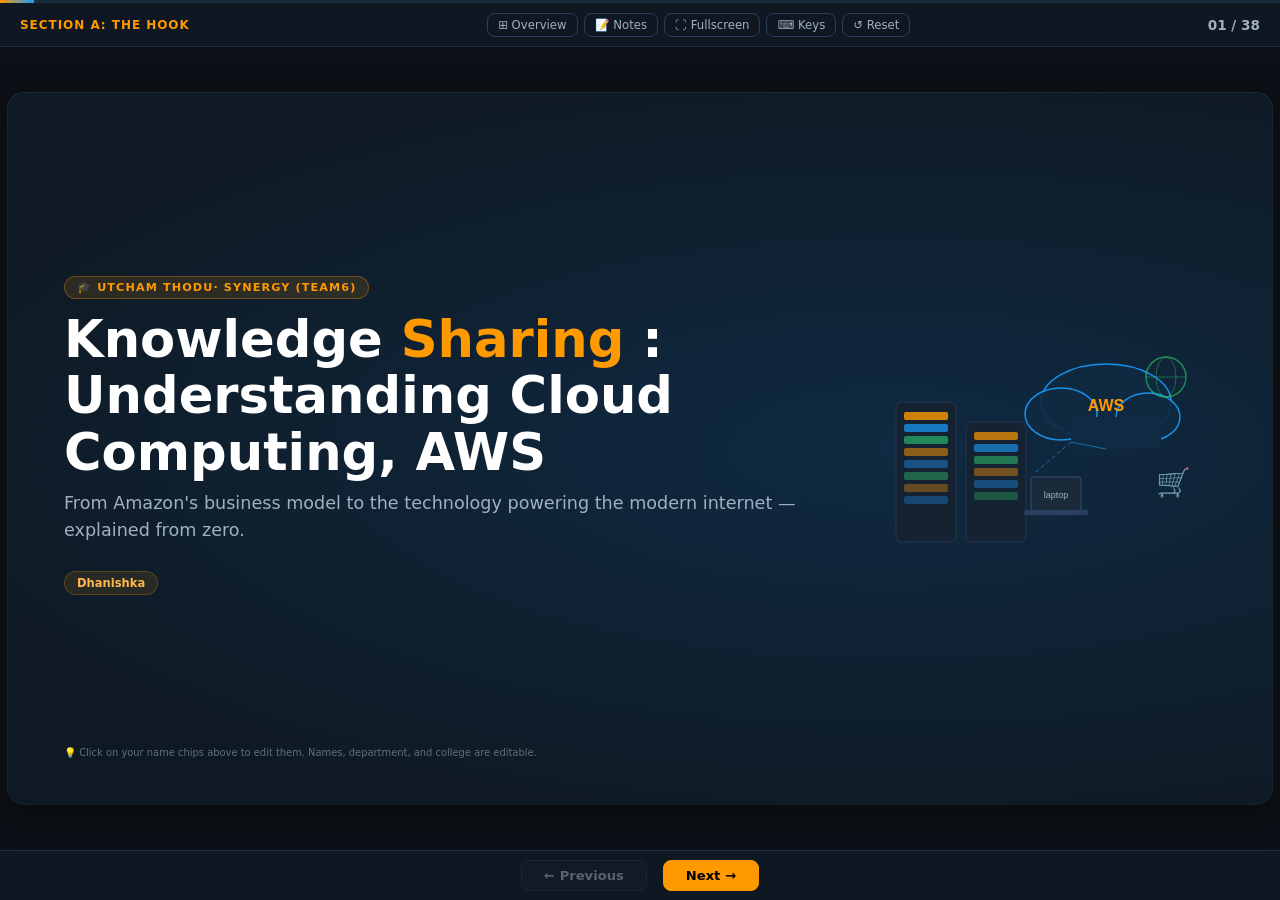
==== commit 6fc464c1: "changes" ====
--- a/index.html
+++ b/index.html
@@ -41,22 +41,22 @@
 <section class="slide active" id="slide-1" data-section="Section A: The Hook" data-title="Title: Beyond Shopping">
   <div class="title-slide-layout">
     <div class="title-text-block">
-      <div class="section-badge">🎓 College Introductory Session · Cloud Computing</div>
-      <h1 class="title-main">Beyond <span>Shopping</span>:<br>Understanding Cloud Computing</h1>
+      <div class="section-badge">🎓 Utcham Thodu· Synergy (Team6)</div>
+      <h1 class="title-main">Knowledge <span>Sharing </span>:<br>Understanding Cloud Computing, AWS</h1>
       <p class="title-sub">From Amazon's business model to the technology powering the modern internet — explained from zero.</p>
       <div class="presenter-names" id="presenter-names">
-        <span class="presenter-chip" contenteditable="true" title="Click to edit name">Speaker 1 Name</span>
+        <!-- <span class="presenter-chip" contenteditable="true" title="Click to edit name">Speaker 1 Name</span>
         <span class="presenter-chip" contenteditable="true" title="Click to edit name">Speaker 2 Name</span>
         <span class="presenter-chip" contenteditable="true" title="Click to edit name">Speaker 3 Name</span>
         <span class="presenter-chip" contenteditable="true" title="Click to edit name">Speaker 4 Name</span>
         <span class="presenter-chip" contenteditable="true" title="Click to edit name">Speaker 5 Name</span>
-        <span class="presenter-chip" contenteditable="true" title="Click to edit name">Speaker 6 Name</span>
-        <span class="presenter-chip" contenteditable="true" title="Click to edit name">Speaker 7 Name</span>
-      </div>
-      <p class="college-tag">
+        <span class="presenter-chip" contenteditable="true" title="Click to edit name">Speaker 6 Name</span> -->
+        <span class="presenter-chip" contenteditable="true" title="Click to edit name">Dhanishka</span>
+      </div>
+      <!-- <p class="college-tag">
         <span contenteditable="true" title="Click to edit">Department Name</span> ·
         <span contenteditable="true" title="Click to edit">Your College / University</span>
-      </p>
+      </p> -->
     </div>
     <div class="title-visual" aria-hidden="true">
       <svg viewBox="0 0 340 240" class="aws-cloud-icon" xmlns="http://www.w3.org/2000/svg">
@@ -141,46 +141,70 @@
 <section class="slide" id="slide-3" data-section="Section A: The Hook" data-title="Amazon's Business Segments">
   <span class="section-badge">Section A · Slide 3 of 38</span>
   <h2 class="slide-title">How Does Amazon <span class="accent">Make Money</span>?</h2>
-  <p class="slide-subtitle">Amazon has several major business segments. Here's how they compare — Full Year 2024.</p>
+  <p class="slide-subtitle">Amazon has several major business segments. Here's how they compare — Q2 2026.</p>
   <div class="slide-body">
     <div class="two-col two-col-2-3" style="align-items:flex-start;gap:16px">
       <div>
         <p style="font-size:.78rem;color:var(--text-secondary);margin-bottom:10px;line-height:1.6">Amazon operates across retail, third-party marketplace, advertising, subscriptions, and cloud infrastructure. Each segment earns differently.</p>
         <div class="highlight-box mt-sm">
-          <strong>Key insight:</strong> AWS represents about <strong>17% of Amazon's total net sales</strong> but delivered <strong>~58% of total operating income</strong> in 2024. This shows how profitable cloud services can be.
+          <strong>Key insight:</strong> AWS represents about <strong>~21% of Amazon's total net sales</strong> in Q2 2026, but delivered <strong>~59% of total operating income</strong>. This shows how profitable cloud services can be.
+        </div>
+        <div style="margin-top:12px;display:flex;flex-direction:column;gap:8px">
+          <!-- Segment detail cards -->
+          <div style="background:rgba(46,204,113,.07);border:1px solid var(--green);border-radius:8px;padding:10px 14px">
+            <div style="display:flex;justify-content:space-between;align-items:center;margin-bottom:3px">
+              <span style="font-size:.78rem;font-weight:700;color:var(--green)">1. AWS</span>
+              <span style="font-size:.65rem;background:var(--green);color:#000;padding:2px 7px;border-radius:999px;font-weight:700">Highest profit</span>
+            </div>
+            <div style="font-size:.85rem;font-weight:800;color:var(--green)">$16.621B</div>
+            <div style="font-size:.67rem;color:var(--text-muted)">Revenue: $42.232B · Op. expenses: $25.611B</div>
+            <div style="font-size:.67rem;color:var(--text-secondary);margin-top:2px">Operating margin: <strong style="color:var(--green)">39.4%</strong></div>
+          </div>
+          <div style="background:rgba(26,157,255,.07);border:1px solid var(--blue);border-radius:8px;padding:10px 14px">
+            <div style="font-size:.78rem;font-weight:700;color:var(--blue);margin-bottom:3px">2. North America</div>
+            <div style="font-size:.85rem;font-weight:800;color:var(--text-primary)">$9.123B</div>
+            <div style="font-size:.67rem;color:var(--text-muted)">Revenue: $116.177B · Op. expenses: $107.054B</div>
+            <div style="font-size:.67rem;color:var(--text-secondary);margin-top:2px">Operating margin: <strong style="color:var(--blue)">7.9%</strong></div>
+          </div>
+          <div style="background:rgba(155,89,182,.07);border:1px solid var(--purple);border-radius:8px;padding:10px 14px">
+            <div style="font-size:.78rem;font-weight:700;color:var(--purple);margin-bottom:3px">3. International</div>
+            <div style="font-size:.85rem;font-weight:800;color:var(--text-primary)">$1.717B</div>
+            <div style="font-size:.67rem;color:var(--text-muted)">Revenue: $42.197B · Op. expenses: $40.480B</div>
+            <div style="font-size:.67rem;color:var(--text-secondary);margin-top:2px">Operating margin: <strong style="color:var(--purple)">4.1%</strong></div>
+          </div>
         </div>
         <p class="source-note mt-sm">
-          Source: <a href="https://ir.aboutamazon.com/news-release/news-release-details/2025/Amazon-com-Announces-Fourth-Quarter-Results/default.aspx" target="_blank" rel="noopener">Amazon Q4 2024 Earnings Release, Feb 6 2025</a>. Figures are for Full Year 2024. Net sales ≠ operating income; do not compare across categories.
+          Source: <a href="https://ir.aboutamazon.com/news-release/news-release-details/2026/Amazon-com-Announces-Second-Quarter-Results/default.aspx" target="_blank" rel="noopener">Amazon Q2 2026 Earnings Release</a>. Figures are for Q2 2026 (quarter ended June 30, 2026). Net sales ≠ operating income; do not compare across categories.
         </p>
       </div>
       <div>
-        <div style="margin-bottom:6px;font-size:.72rem;color:var(--text-muted);display:flex;justify-content:space-between;padding:0 4px"><span>Segment</span><span>Net Sales (Full Year 2024)</span></div>
+        <div style="margin-bottom:6px;font-size:.72rem;color:var(--text-muted);display:flex;justify-content:space-between;padding:0 4px"><span>Segment</span><span>Revenue — Q2 2026</span></div>
         <div class="bar-chart-row">
           <div class="bar-label">North America</div>
-          <div class="bar-track"><div class="bar-fill blue" data-width="61" style="width:0%">$387.5B</div></div>
+          <div class="bar-track"><div class="bar-fill blue" data-width="58" style="width:0%">$116.2B</div></div>
         </div>
         <div class="bar-chart-row">
           <div class="bar-label">International</div>
-          <div class="bar-track"><div class="bar-fill purple" data-width="22" style="width:0%">$142.9B</div></div>
+          <div class="bar-track"><div class="bar-fill purple" data-width="21" style="width:0%">$42.2B</div></div>
         </div>
         <div class="bar-chart-row">
           <div class="bar-label">AWS</div>
-          <div class="bar-track"><div class="bar-fill orange" data-width="17" style="width:0%">$107.6B</div></div>
-        </div>
-        <div style="margin-top:14px;margin-bottom:6px;font-size:.72rem;color:var(--text-muted);display:flex;justify-content:space-between;padding:0 4px"><span>Segment</span><span>Operating Income (Full Year 2024)</span></div>
+          <div class="bar-track"><div class="bar-fill orange" data-width="21" style="width:0%">$42.2B</div></div>
+        </div>
+        <div style="margin-top:14px;margin-bottom:6px;font-size:.72rem;color:var(--text-muted);display:flex;justify-content:space-between;padding:0 4px"><span>Segment</span><span>Operating Income — Q2 2026</span></div>
         <div class="bar-chart-row">
           <div class="bar-label">North America</div>
-          <div class="bar-track"><div class="bar-fill blue" data-width="36" style="width:0%">$25.0B</div></div>
+          <div class="bar-track"><div class="bar-fill blue" data-width="33" style="width:0%">$9.1B</div></div>
         </div>
         <div class="bar-chart-row">
           <div class="bar-label">International</div>
-          <div class="bar-track"><div class="bar-fill purple" data-width="6" style="width:0%">$3.8B</div></div>
+          <div class="bar-track"><div class="bar-fill purple" data-width="6" style="width:0%">$1.7B</div></div>
         </div>
         <div class="bar-chart-row">
           <div class="bar-label">AWS</div>
-          <div class="bar-track"><div class="bar-fill orange" data-width="58" style="width:0%">$39.8B</div></div>
-        </div>
-        <p class="source-note mt-sm">Total 2024 net sales: $638.0B · Total operating income: $68.6B · AWS op. margin ~37% · NA ~6.4% · Intl ~2.7%</p>
+          <div class="bar-track"><div class="bar-fill orange" data-width="59" style="width:0%">$16.6B</div></div>
+        </div>
+        <p class="source-note mt-sm">Total Q2 2026 revenue: ~$200.6B · Total operating income: ~$27.5B · AWS op. margin 39.4% · NA 7.9% · Intl 4.1%</p>
       </div>
     </div>
   </div>
